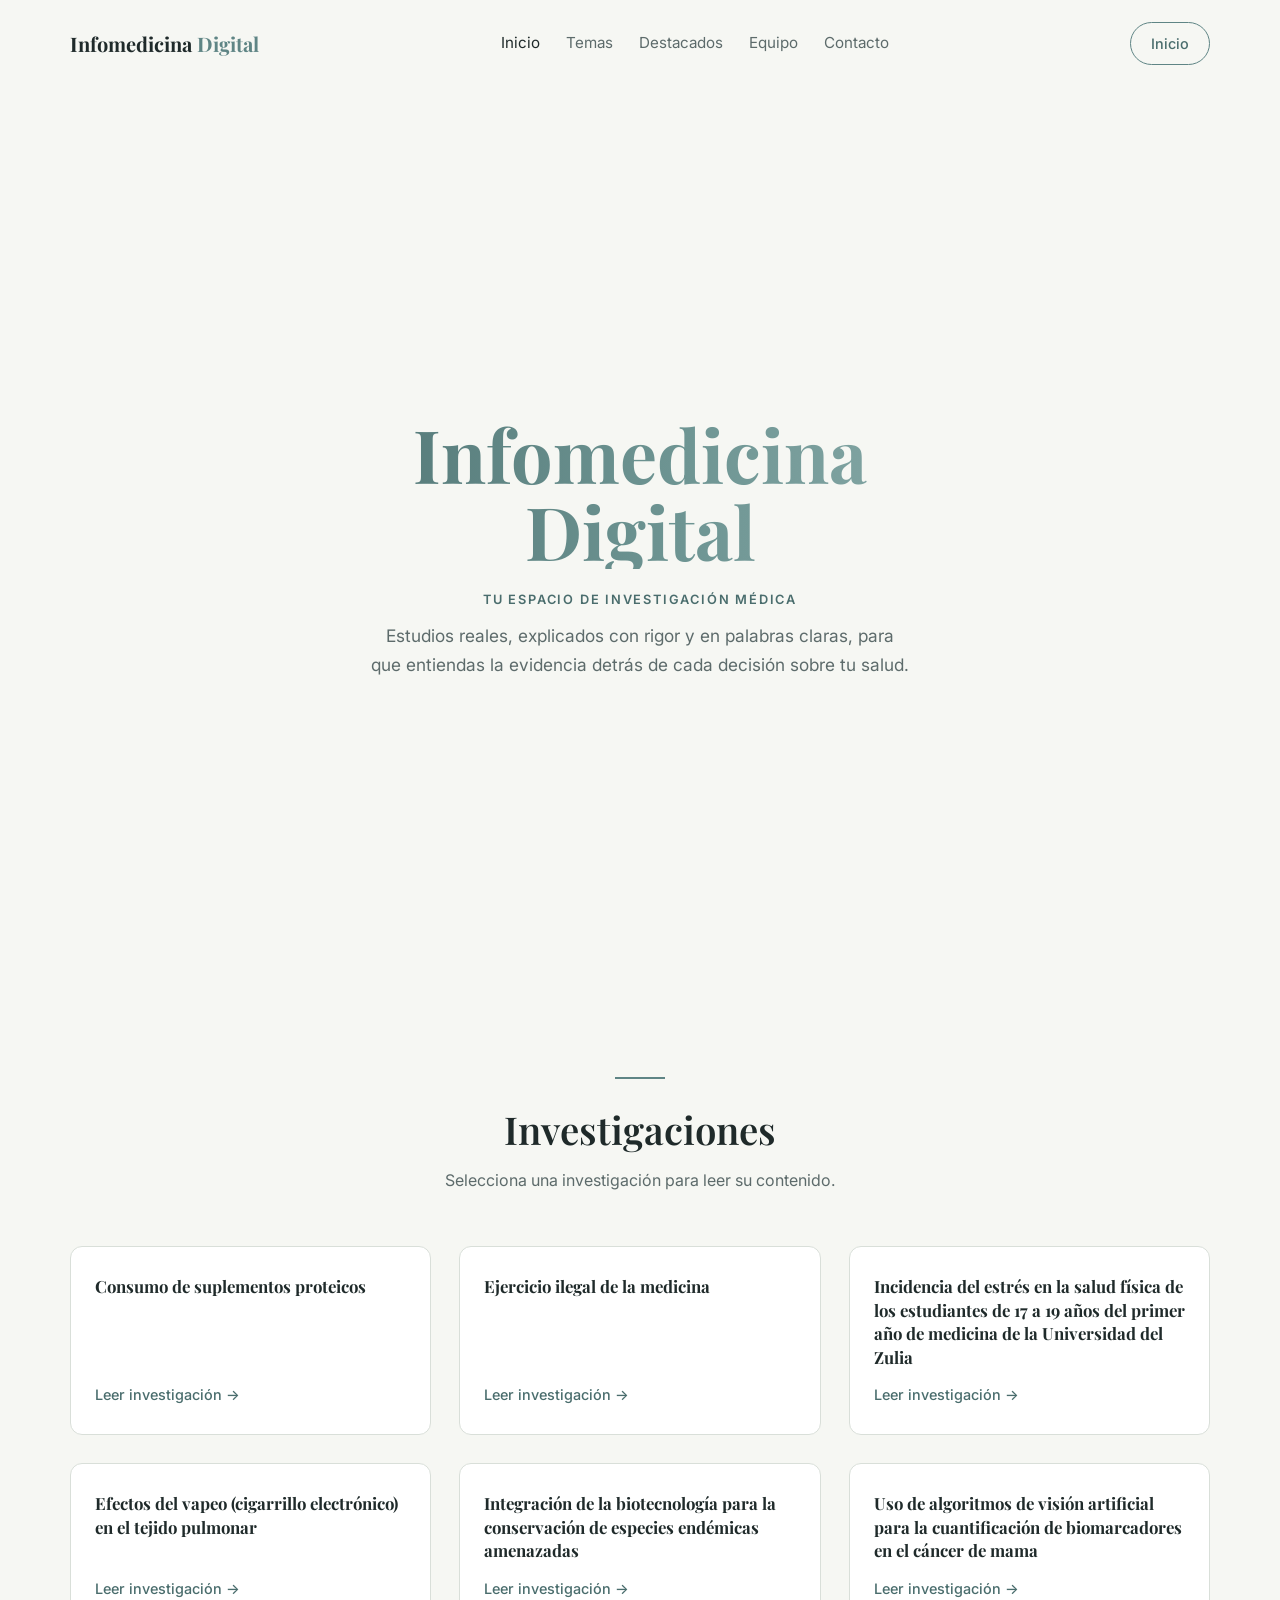
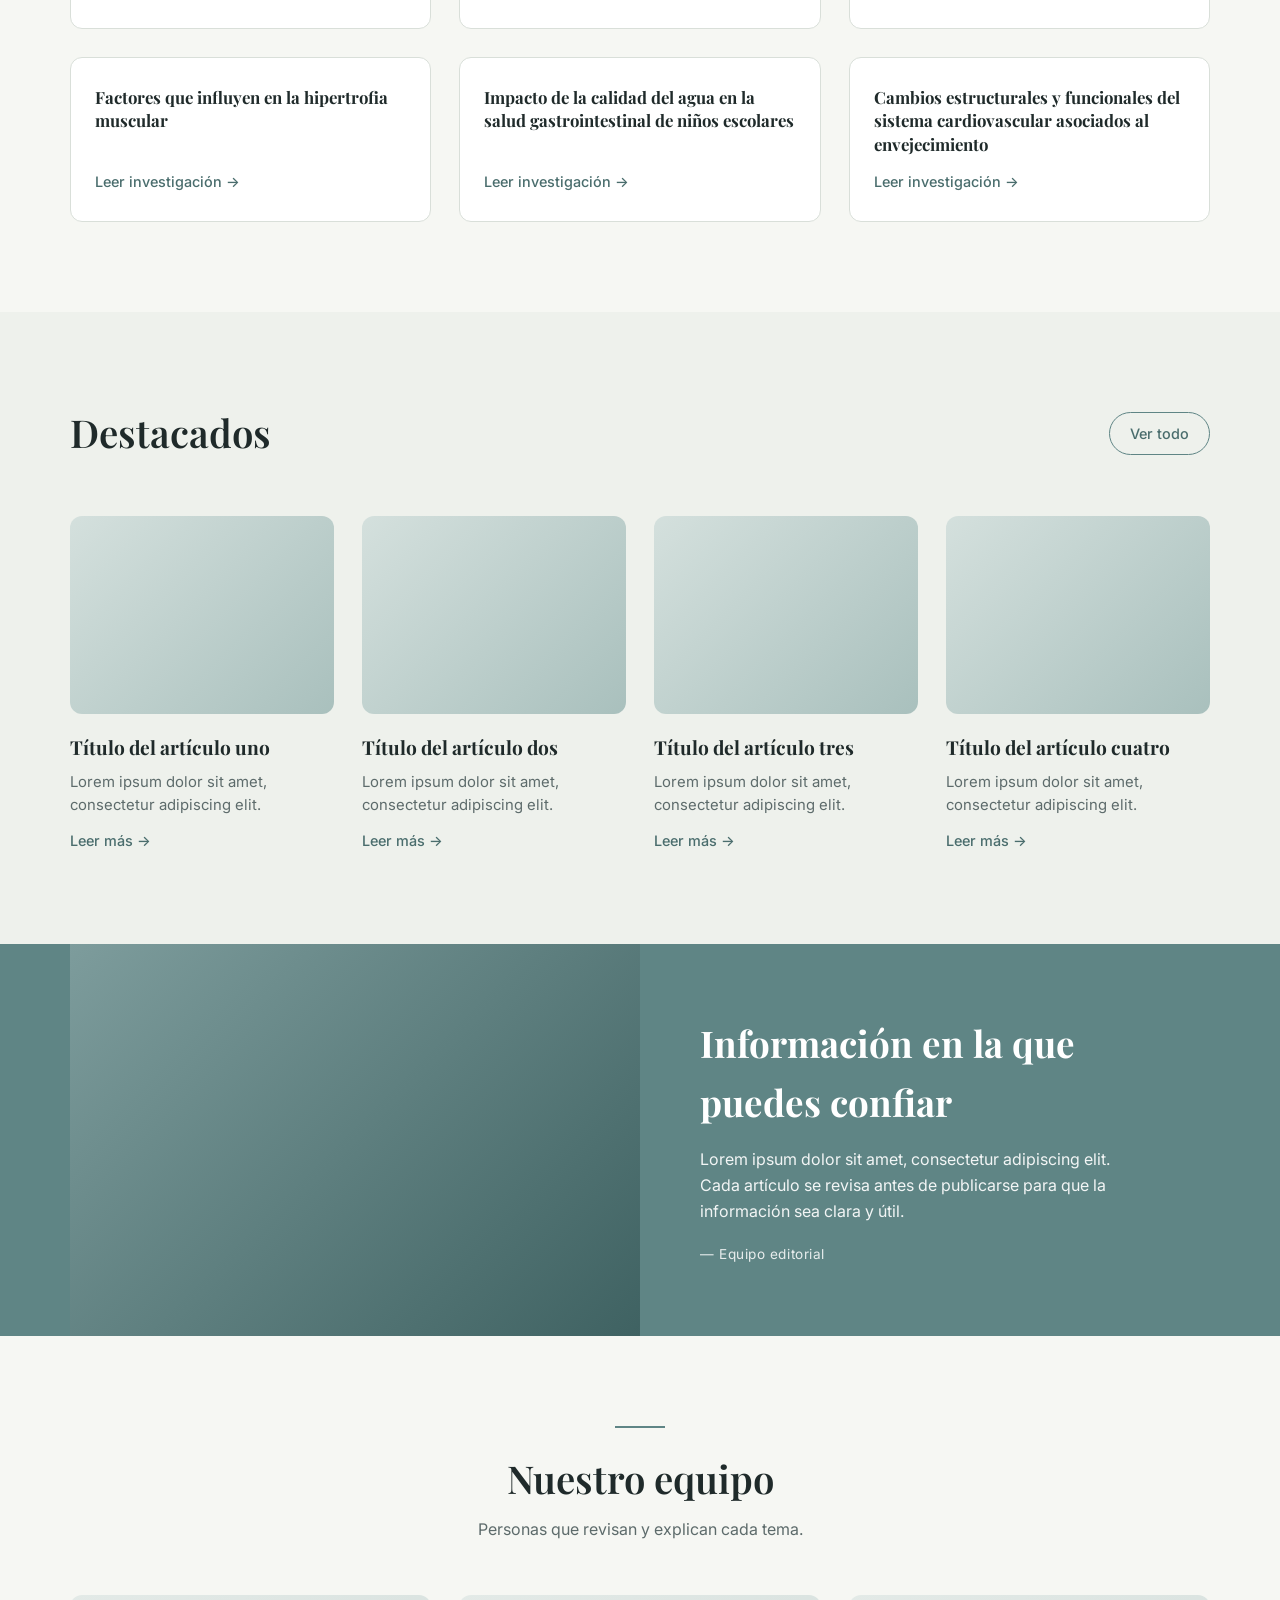
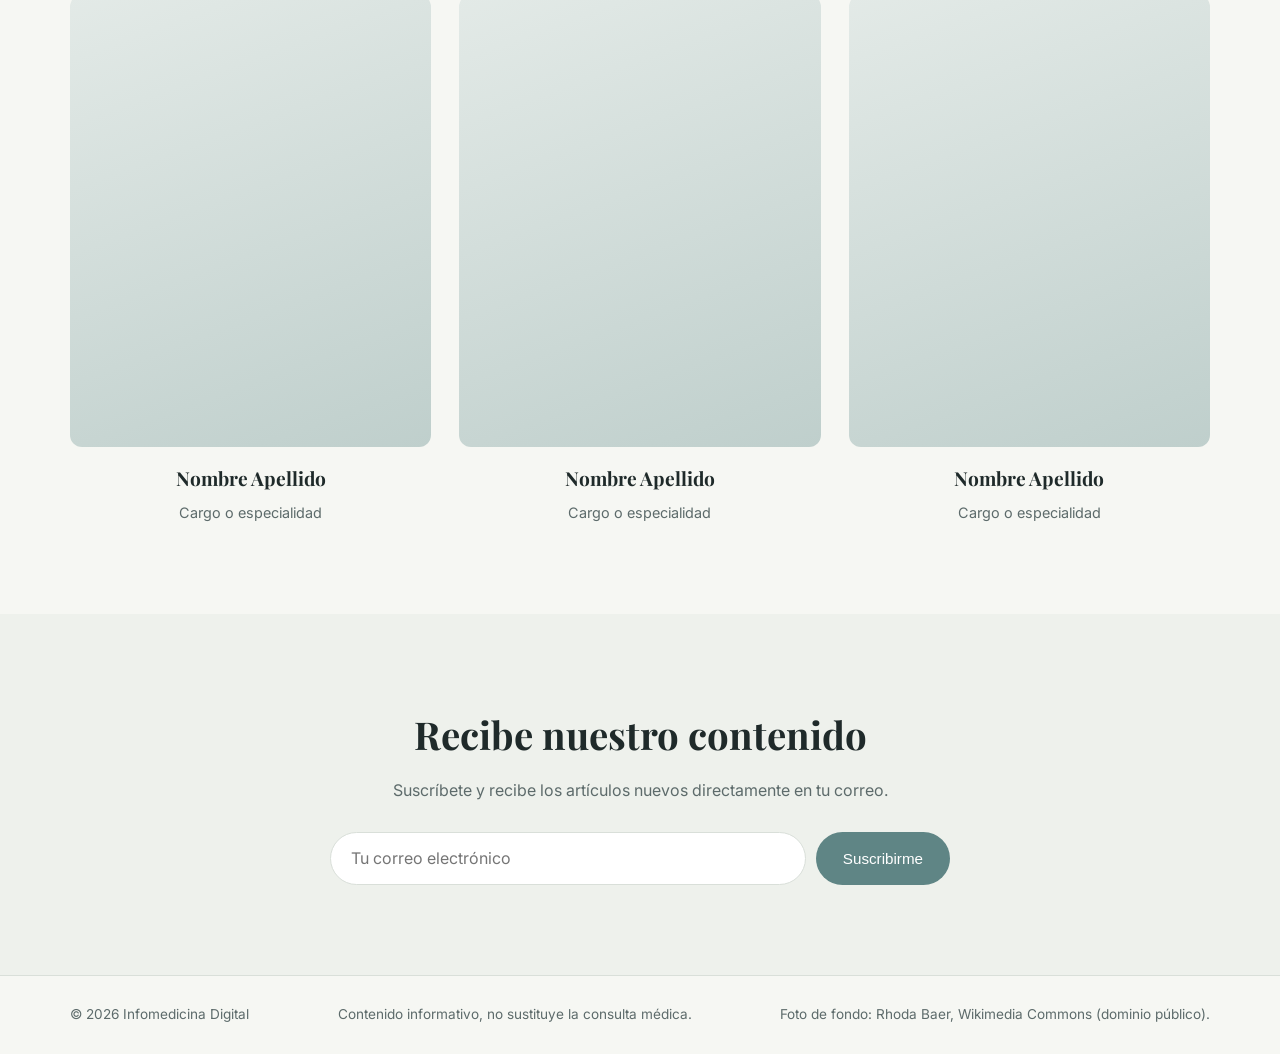
==== index.html @ 1720f4ef "Use public-domain lab photo as hero background with credit Co-Authored-By: Claude Haiku 5.5 <noreply" ====
<!doctype html>
<html lang="es">
<head>
  <meta charset="utf-8">
  <meta name="viewport" content="width=device-width, initial-scale=1">
  <title>Infomedicina Digital</title>
  <meta name="description" content="Infomedicina Digital: contenido de salud claro y confiable.">
  <link rel="preconnect" href="https://fonts.googleapis.com">
  <link rel="preconnect" href="https://fonts.gstatic.com" crossorigin>
  <link href="https://fonts.googleapis.com/css2?family=Playfair+Display:wght@600;700&family=Inter:wght@400;500;600&display=swap" rel="stylesheet">
  <link rel="stylesheet" href="styles.css">
</head>
<body>

<header class="site-header">
  <div class="container nav">
    <a class="logo" href="#inicio">Infomedicina <span>Digital</span></a>
    <nav class="menu">
      <a href="#inicio" class="active">Inicio</a>
      <a href="#temas">Temas</a>
      <a href="#destacados">Destacados</a>
      <a href="#equipo">Equipo</a>
      <a href="#contacto">Contacto</a>
    </nav>
    <a class="btn btn-outline btn-small" href="#inicio">Inicio</a>
  </div>
</header>

<main>
  <section id="inicio" class="hero">
    <div class="container hero-inner">
      <div class="hero-text">
        <h1>Infomedicina<br>Digital</h1>
        <p class="hero-sub"><span class="hero-kicker">Tu espacio de investigación médica</span>Estudios reales, explicados con rigor y en palabras claras, para que entiendas la evidencia detrás de cada decisión sobre tu&nbsp;salud.</p>
      </div>
    </div>
  </section>

  <section id="temas" class="section">
    <div class="container">
      <div class="section-head">
        <span class="divider"></span>
        <h2>Investigaciones</h2>
        <p class="subtitle">Selecciona una investigación para leer su contenido.</p>
      </div>
      <div class="grid grid-3 topics">
        <a class="topic topic-link" href="investigaciones/consumo-suplementos-proteicos.html">
          <h3>Consumo de suplementos proteicos</h3>
          <span class="topic-more">Leer investigación →</span>
        </a>
        <a class="topic topic-link" href="investigaciones/ejercicio-ilegal-medicina.html">
          <h3>Ejercicio ilegal de la medicina</h3>
          <span class="topic-more">Leer investigación →</span>
        </a>
        <a class="topic topic-link" href="investigaciones/estres-estudiantes-medicina-zulia.html">
          <h3>Incidencia del estrés en la salud física de los estudiantes de 17 a 19 años del primer año de medicina de la Universidad del Zulia</h3>
          <span class="topic-more">Leer investigación →</span>
        </a>
        <a class="topic topic-link" href="investigaciones/vapeo-tejido-pulmonar.html">
          <h3>Efectos del vapeo (cigarrillo electrónico) en el tejido pulmonar</h3>
          <span class="topic-more">Leer investigación →</span>
        </a>
        <a class="topic topic-link" href="investigaciones/biotecnologia-especies-endemicas.html">
          <h3>Integración de la biotecnología para la conservación de especies endémicas amenazadas</h3>
          <span class="topic-more">Leer investigación →</span>
        </a>
        <a class="topic topic-link" href="investigaciones/vision-artificial-cancer-mama.html">
          <h3>Uso de algoritmos de visión artificial para la cuantificación de biomarcadores en el cáncer de mama</h3>
          <span class="topic-more">Leer investigación →</span>
        </a>
        <a class="topic topic-link" href="investigaciones/hipertrofia-muscular.html">
          <h3>Factores que influyen en la hipertrofia muscular</h3>
          <span class="topic-more">Leer investigación →</span>
        </a>
        <a class="topic topic-link" href="investigaciones/calidad-agua-salud-gastrointestinal.html">
          <h3>Impacto de la calidad del agua en la salud gastrointestinal de niños escolares</h3>
          <span class="topic-more">Leer investigación →</span>
        </a>
        <a class="topic topic-link" href="investigaciones/envejecimiento-sistema-cardiovascular.html">
          <h3>Cambios estructurales y funcionales del sistema cardiovascular asociados al envejecimiento</h3>
          <span class="topic-more">Leer investigación →</span>
        </a>
      </div>
  </section>

  <section id="destacados" class="section section-alt">
    <div class="container">
      <div class="section-head section-head-row">
        <h2>Destacados</h2>
        <a class="btn btn-outline btn-small" href="#">Ver todo</a>
      </div>
      <div class="grid grid-4">
        <article class="card">
          <div class="card-media"></div>
          <h3>Título del artículo uno</h3>
          <p>Lorem ipsum dolor sit amet, consectetur adipiscing elit.</p>
          <a href="#" class="read-more">Leer más →</a>
        </article>
        <article class="card">
          <div class="card-media"></div>
          <h3>Título del artículo dos</h3>
          <p>Lorem ipsum dolor sit amet, consectetur adipiscing elit.</p>
          <a href="#" class="read-more">Leer más →</a>
        </article>
        <article class="card">
          <div class="card-media"></div>
          <h3>Título del artículo tres</h3>
          <p>Lorem ipsum dolor sit amet, consectetur adipiscing elit.</p>
          <a href="#" class="read-more">Leer más →</a>
        </article>
        <article class="card">
          <div class="card-media"></div>
          <h3>Título del artículo cuatro</h3>
          <p>Lorem ipsum dolor sit amet, consectetur adipiscing elit.</p>
          <a href="#" class="read-more">Leer más →</a>
        </article>
      </div>
    </div>
  </section>

  <section class="quote">
    <div class="container quote-inner">
      <div class="quote-media" role="img" aria-label="Imagen de apoyo (reemplazar por una foto propia)"></div>
      <div class="quote-text">
        <h2>Información en la que puedes confiar</h2>
        <p>Lorem ipsum dolor sit amet, consectetur adipiscing elit. Cada artículo se revisa antes de publicarse para que la información sea clara y útil.</p>
        <span class="quote-author">— Equipo editorial</span>
      </div>
    </div>
  </section>

  <section id="equipo" class="section">
    <div class="container">
      <div class="section-head">
        <span class="divider"></span>
        <h2>Nuestro equipo</h2>
        <p class="subtitle">Personas que revisan y explican cada tema.</p>
      </div>
      <div class="grid grid-3">
        <article class="member">
          <div class="member-photo"></div>
          <h3>Nombre Apellido</h3>
          <p class="role">Cargo o especialidad</p>
        </article>
        <article class="member">
          <div class="member-photo"></div>
          <h3>Nombre Apellido</h3>
          <p class="role">Cargo o especialidad</p>
        </article>
        <article class="member">
          <div class="member-photo"></div>
          <h3>Nombre Apellido</h3>
          <p class="role">Cargo o especialidad</p>
        </article>
      </div>
    </div>
  </section>

  <section id="contacto" class="section section-cta">
    <div class="container cta">
      <h2>Recibe nuestro contenido</h2>
      <p>Suscríbete y recibe los artículos nuevos directamente en tu correo.</p>
      <form class="subscribe" action="#" onsubmit="event.preventDefault(); this.querySelector('button').textContent='¡Gracias!';">
        <input type="email" placeholder="Tu correo electrónico" required aria-label="Correo electrónico">
        <button type="submit" class="btn btn-primary">Suscribirme</button>
      </form>
    </div>
  </section>
</main>

<footer class="site-footer">
  <div class="container footer-inner">
    <span>© 2026 Infomedicina Digital</span>
    <span>Contenido informativo, no sustituye la consulta médica.</span>
    <span>Foto de fondo: Rhoda Baer, Wikimedia Commons (dominio público).</span>
  </div>
</footer>

</body>
</html>
---- styles.css ----
:root {
  --bg: #f6f7f3;
  --bg-alt: #eef1ec;
  --ink: #1f2a2a;
  --muted: #5d6b6b;
  --teal: #5f8585;
  --teal-dark: #4a6d6d;
  --line: #d9dfd9;
  --radius: 12px;
  --serif: "Playfair Display", Georgia, serif;
  --sans: "Inter", system-ui, -apple-system, sans-serif;
}

* { box-sizing: border-box; margin: 0; padding: 0; }
html { scroll-behavior: smooth; }
body {
  font-family: var(--sans);
  background: var(--bg);
  color: var(--ink);
  line-height: 1.6;
}
a { color: inherit; text-decoration: none; }
img { max-width: 100%; display: block; }

.container { width: min(1140px, 92%); margin: 0 auto; }

/* Header */
.site-header { padding: 22px 0; background: var(--bg); }
.nav { display: flex; align-items: center; justify-content: space-between; gap: 24px; flex-wrap: wrap; }
.logo { font-family: var(--serif); font-size: 1.25rem; font-weight: 700; }
.logo span { color: var(--teal); }
.menu { display: flex; gap: 26px; font-size: 0.95rem; }
.menu a { color: var(--muted); }
.menu a.active, .menu a:hover { color: var(--ink); }

/* Buttons */
.btn {
  display: inline-block;
  padding: 12px 26px;
  border-radius: 999px;
  font-weight: 500;
  font-size: 0.95rem;
  border: 1px solid transparent;
  cursor: pointer;
  transition: background 0.2s, color 0.2s;
}
.btn-primary { background: var(--teal); color: #fff; }
.btn-primary:hover { background: var(--teal-dark); }
.btn-outline { border-color: var(--teal); color: var(--teal-dark); background: transparent; }
.btn-outline:hover { background: var(--teal); color: #fff; }
.btn-small { padding: 9px 20px; font-size: 0.9rem; }

/* Hero */
.hero {
  min-height: 100vh;
  display: flex;
  align-items: center;
  padding: 120px 0 100px;
  background:
    linear-gradient(rgba(246, 247, 243, 0.86), rgba(246, 247, 243, 0.86)),
    url("https://commons.wikimedia.org/wiki/Special:FilePath/Researchers_in_laboratory.jpg?width=1920") center / cover no-repeat;
}
.hero-inner { display: grid; grid-template-columns: 1fr; text-align: center; }
.hero h1 {
  background: linear-gradient(90deg, #3f6262 0%, #6f9694 55%, #9dbab8 100%);
  -webkit-background-clip: text;
  background-clip: text;
  -webkit-text-fill-color: transparent;
  color: transparent;
  font-family: var(--serif);
  font-size: clamp(2.6rem, 6vw, 4.6rem);
  line-height: 1.05;
  font-weight: 700;
  margin-bottom: 20px;
}
.hero-sub {
  color: var(--muted);
  max-width: 540px;
  margin: 0 auto;
  font-size: 1.08rem;
  line-height: 1.7;
  text-wrap: balance;
}
.hero-kicker {
  display: block;
  margin-bottom: 10px;
  font-size: 0.8rem;
  font-weight: 600;
  letter-spacing: 0.14em;
  text-transform: uppercase;
  color: var(--teal-dark);
}
.hero-actions { display: flex; gap: 14px; flex-wrap: wrap; }
.hero-media { position: relative; }
.hero-placeholder {
  aspect-ratio: 4 / 5;
  border-radius: 200px 200px var(--radius) var(--radius);
  background: linear-gradient(160deg, #dfe7e4, #b9cccb);
  display: grid;
  place-items: center;
  color: var(--teal-dark);
  font-weight: 500;
}

/* Sections */
.section { padding: 90px 0; }
.section-alt { background: var(--bg-alt); }
.section-head { text-align: center; margin-bottom: 52px; }
.section-head h2 { font-family: var(--serif); font-size: clamp(1.8rem, 3.5vw, 2.4rem); font-weight: 600; }
.section-head-row { display: flex; justify-content: space-between; align-items: center; text-align: left; flex-wrap: wrap; gap: 16px; }
.subtitle { color: var(--muted); margin-top: 8px; }
.divider { display: block; width: 50px; height: 2px; background: var(--teal); margin: 0 auto 20px; }

.grid { display: grid; gap: 28px; }
.grid-3 { grid-template-columns: repeat(3, 1fr); }
.grid-4 { grid-template-columns: repeat(4, 1fr); }

/* Topics */
.topic { text-align: center; padding: 20px; }
.topic-icon {
  width: 64px; height: 64px; margin: 0 auto 18px;
  border-radius: 50%; border: 1px solid var(--line);
  display: grid; place-items: center;
  color: var(--teal); font-weight: 600;
}
.topic h3, .card h3, .member h3 { font-family: var(--serif); font-size: 1.2rem; margin-bottom: 8px; }
.topic p, .card p { color: var(--muted); font-size: 0.93rem; }

/* Cards */
.card-media {
  aspect-ratio: 4 / 3;
  border-radius: var(--radius);
  background: linear-gradient(135deg, #d4e0dd, #a9c0bd);
  margin-bottom: 18px;
}
.card p { margin-bottom: 10px; }
.read-more { color: var(--teal-dark); font-size: 0.9rem; font-weight: 500; }

/* Quote banner */
.quote { background: var(--teal); color: #fff; padding: 0; }
.quote-inner { display: grid; grid-template-columns: 1fr 1fr; align-items: stretch; }
.quote-media { min-height: 320px; background: linear-gradient(135deg, #7d9c9c, #3f6262); }
.quote-text { padding: 70px 60px; display: flex; flex-direction: column; justify-content: center; }
.quote-text h2 { font-family: var(--serif); font-size: clamp(1.8rem, 3vw, 2.3rem); margin-bottom: 16px; }
.quote-text p { opacity: 0.92; margin-bottom: 20px; max-width: 460px; }
.quote-author { font-size: 0.85rem; letter-spacing: 0.04em; opacity: 0.85; }

/* Team */
.member { text-align: center; }
.member-photo {
  aspect-ratio: 4 / 5;
  border-radius: var(--radius);
  background: linear-gradient(160deg, #e3eae7, #bfcfcc);
  margin-bottom: 16px;
}
.role { color: var(--muted); font-size: 0.9rem; }

/* CTA */
.section-cta { background: var(--bg-alt); }
.cta { text-align: center; max-width: 620px; }
.cta h2 { font-family: var(--serif); font-size: clamp(1.8rem, 3.5vw, 2.4rem); margin-bottom: 12px; }
.cta p { color: var(--muted); margin-bottom: 28px; }
.subscribe { display: flex; gap: 10px; flex-wrap: wrap; justify-content: center; }
.subscribe input {
  flex: 1 1 260px;
  padding: 13px 20px;
  border-radius: 999px;
  border: 1px solid var(--line);
  font: inherit;
  background: #fff;
}
.subscribe input:focus { outline: 2px solid var(--teal); outline-offset: 1px; }

/* Footer */
.site-footer { padding: 28px 0; font-size: 0.85rem; color: var(--muted); border-top: 1px solid var(--line); }
.footer-inner { display: flex; justify-content: space-between; flex-wrap: wrap; gap: 12px; }

/* Responsive */
@media (max-width: 900px) {
  .hero-inner, .quote-inner { grid-template-columns: 1fr; }
  .hero-placeholder { aspect-ratio: 4 / 3; }
  .quote-media { min-height: 240px; }
  .quote-text { padding: 50px 30px; }
  .grid-4 { grid-template-columns: repeat(2, 1fr); }
  .grid-3 { grid-template-columns: 1fr; }
  .menu { display: none; }
}
@media (max-width: 560px) {
  .grid-4 { grid-template-columns: 1fr; }
  .section { padding: 60px 0; }
}

/* Investigaciones */
.topic-link { display: flex; flex-direction: column; gap: 14px; padding: 28px 24px; text-align: left; background: #fff; border: 1px solid var(--line); border-radius: var(--radius); transition: transform 0.2s, border-color 0.2s; }
.topic-link:hover { transform: translateY(-3px); border-color: var(--teal); }
.topic-link h3 { font-size: 1.05rem; line-height: 1.4; margin-bottom: 0; }
.topic-more { color: var(--teal-dark); font-size: 0.9rem; font-weight: 500; margin-top: auto; }
.page-content { padding: 70px 0 100px; }
.page-content h1 { font-family: var(--serif); font-size: clamp(1.9rem, 4vw, 2.8rem); line-height: 1.2; max-width: 860px; margin-bottom: 14px; }
.article-body { margin-top: 36px; max-width: 760px; color: var(--muted); }
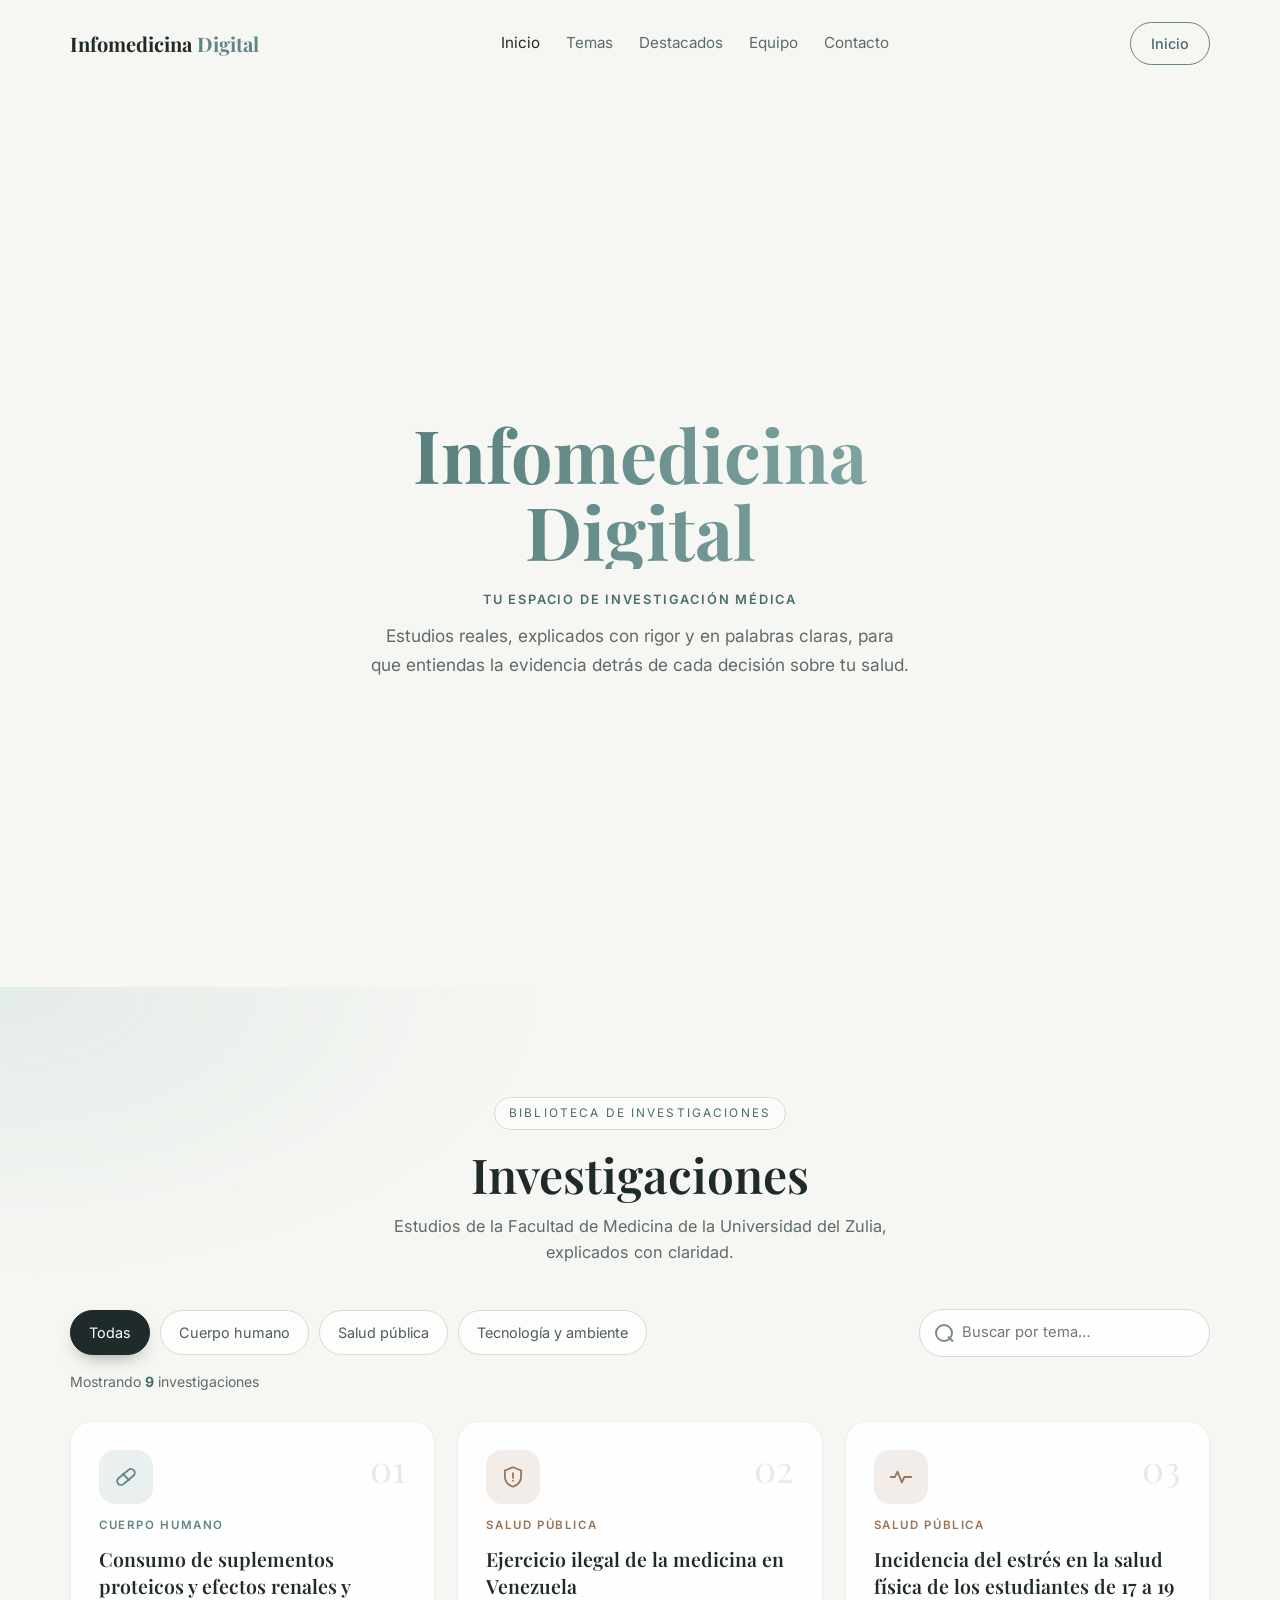
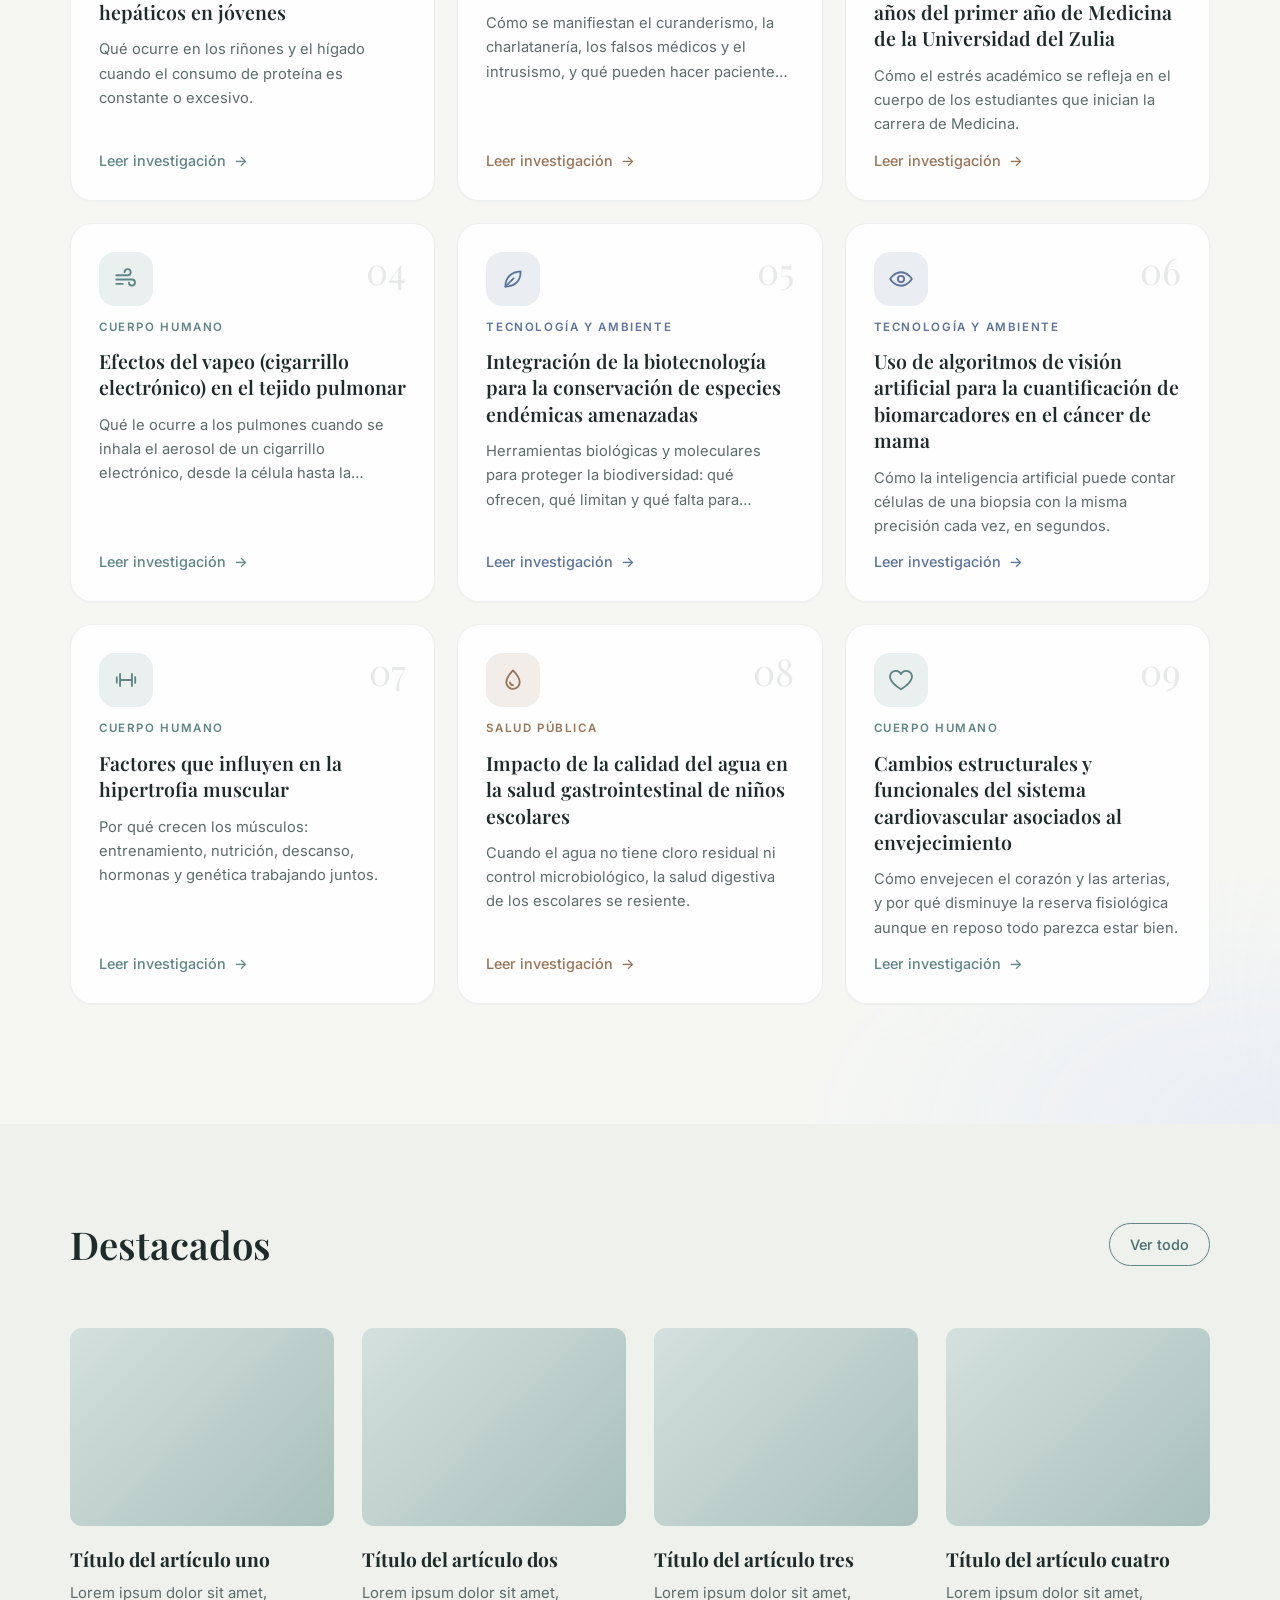
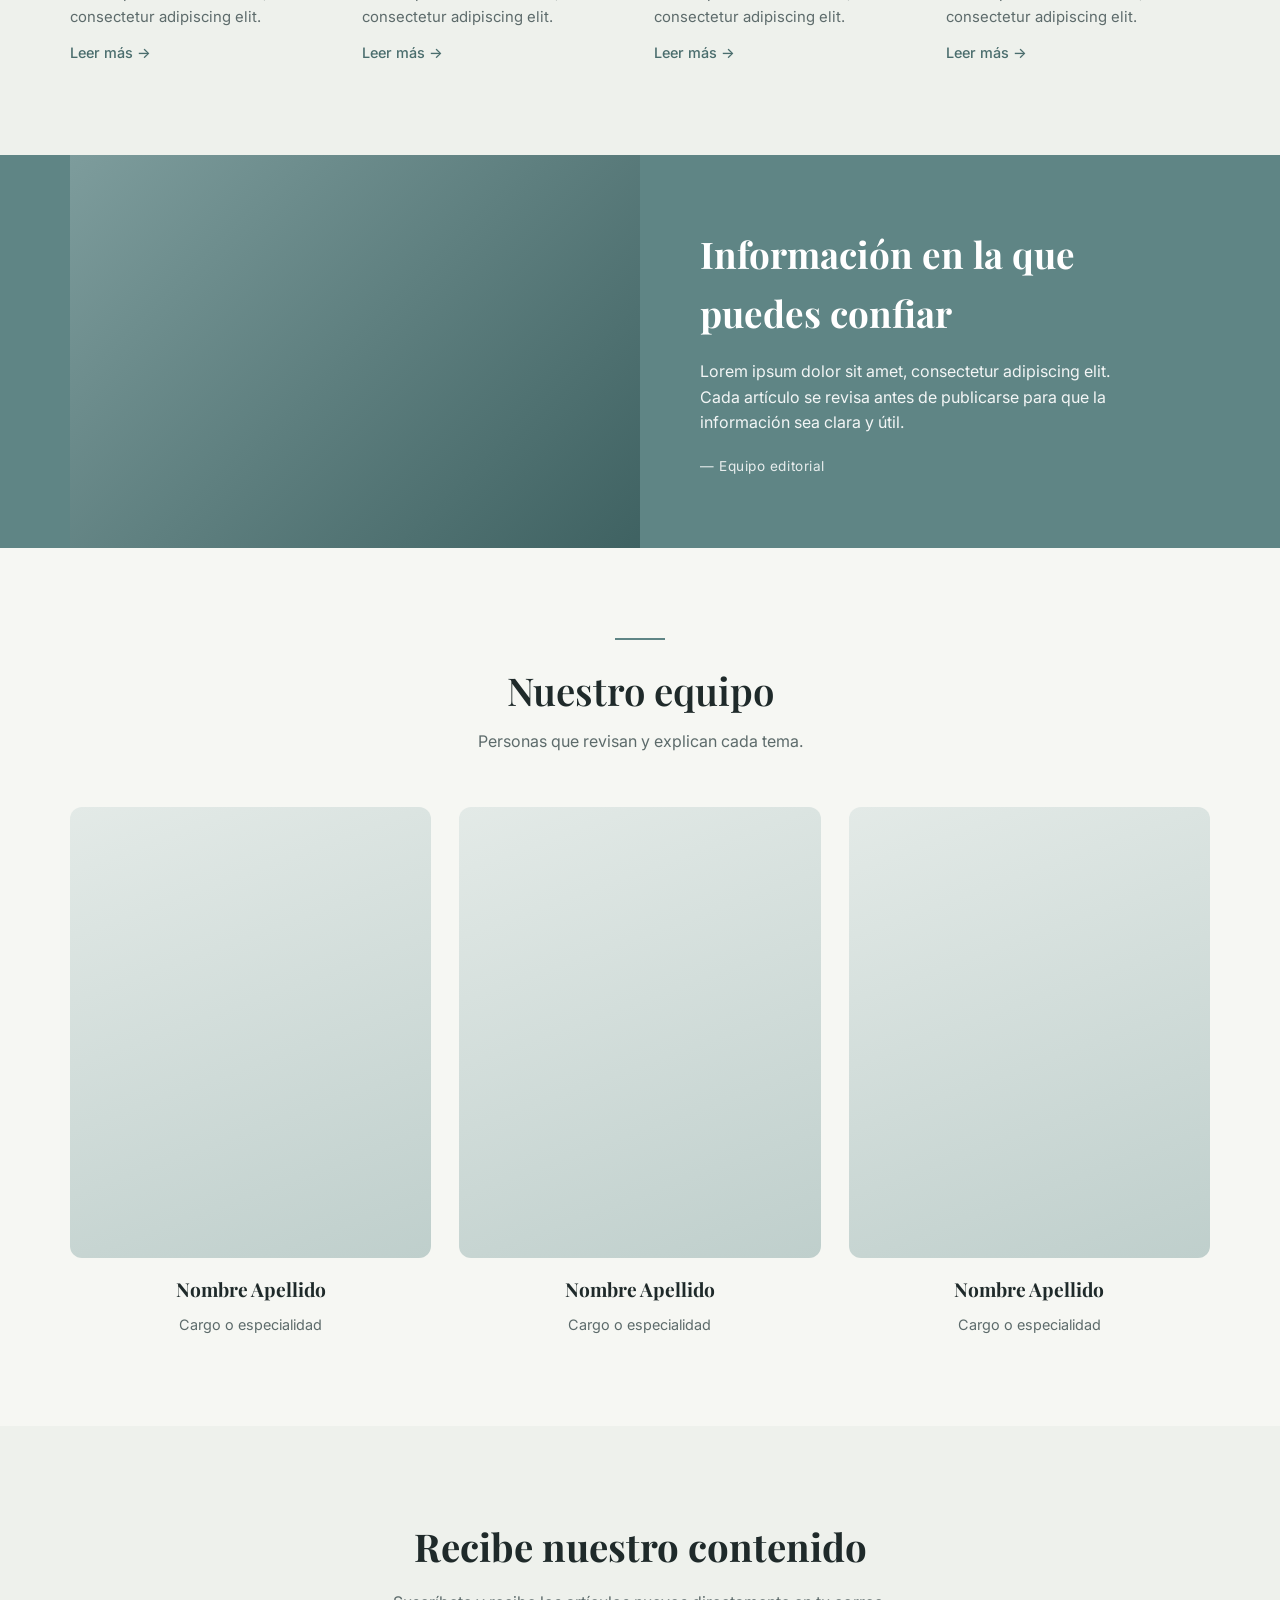
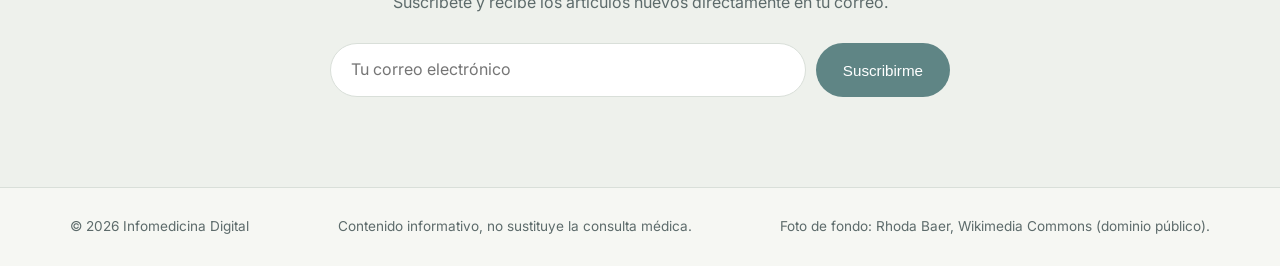
==== commit 566b7868: "Redesign research library on homepage with icons, filters, search and motion Co-Authored-By: Claude " ====
--- a/index.html
+++ b/index.html
@@ -36,54 +36,41 @@
     </div>
   </section>
 
-  <section id="temas" class="section">
-    <div class="container">
-      <div class="section-head">
-        <span class="divider"></span>
-        <h2>Investigaciones</h2>
-        <p class="subtitle">Selecciona una investigación para leer su contenido.</p>
-      </div>
-      <div class="grid grid-3 topics">
-        <a class="topic topic-link" href="investigaciones/consumo-suplementos-proteicos.html">
-          <h3>Consumo de suplementos proteicos</h3>
-          <span class="topic-more">Leer investigación →</span>
-        </a>
-        <a class="topic topic-link" href="investigaciones/ejercicio-ilegal-medicina.html">
-          <h3>Ejercicio ilegal de la medicina</h3>
-          <span class="topic-more">Leer investigación →</span>
-        </a>
-        <a class="topic topic-link" href="investigaciones/estres-estudiantes-medicina-zulia.html">
-          <h3>Incidencia del estrés en la salud física de los estudiantes de 17 a 19 años del primer año de medicina de la Universidad del Zulia</h3>
-          <span class="topic-more">Leer investigación →</span>
-        </a>
-        <a class="topic topic-link" href="investigaciones/vapeo-tejido-pulmonar.html">
-          <h3>Efectos del vapeo (cigarrillo electrónico) en el tejido pulmonar</h3>
-          <span class="topic-more">Leer investigación →</span>
-        </a>
-        <a class="topic topic-link" href="investigaciones/biotecnologia-especies-endemicas.html">
-          <h3>Integración de la biotecnología para la conservación de especies endémicas amenazadas</h3>
-          <span class="topic-more">Leer investigación →</span>
-        </a>
-        <a class="topic topic-link" href="investigaciones/vision-artificial-cancer-mama.html">
-          <h3>Uso de algoritmos de visión artificial para la cuantificación de biomarcadores en el cáncer de mama</h3>
-          <span class="topic-more">Leer investigación →</span>
-        </a>
-        <a class="topic topic-link" href="investigaciones/hipertrofia-muscular.html">
-          <h3>Factores que influyen en la hipertrofia muscular</h3>
-          <span class="topic-more">Leer investigación →</span>
-        </a>
-        <a class="topic topic-link" href="investigaciones/calidad-agua-salud-gastrointestinal.html">
-          <h3>Impacto de la calidad del agua en la salud gastrointestinal de niños escolares</h3>
-          <span class="topic-more">Leer investigación →</span>
-        </a>
-        <a class="topic topic-link" href="investigaciones/envejecimiento-sistema-cardiovascular.html">
-          <h3>Cambios estructurales y funcionales del sistema cardiovascular asociados al envejecimiento</h3>
-          <span class="topic-more">Leer investigación →</span>
-        </a>
-      </div>
-  </section>
-
-  <section id="destacados" class="section section-alt">
+  <section id="temas" class="inv-section">
+  <div class="container">
+    <div class="inv-head">
+      <span class="inv-kicker">Biblioteca de investigaciones</span>
+      <h2>Investigaciones</h2>
+      <p class="subtitle">Estudios de la Facultad de Medicina de la Universidad del Zulia, explicados con claridad.</p>
+    </div>
+    <div class="inv-toolbar">
+      <div class="inv-filters" role="tablist" aria-label="Filtrar por categoría">
+        <button class="inv-chip active" data-filter="all">Todas</button>
+        <button class="inv-chip" data-filter="cuerpo">Cuerpo humano</button>
+        <button class="inv-chip" data-filter="publica">Salud pública</button>
+        <button class="inv-chip" data-filter="tec">Tecnología y ambiente</button>
+      </div>
+      <label class="inv-search"><span class="sr-only">Buscar</span>
+        <input type="search" id="inv-q" placeholder="Buscar por tema…" autocomplete="off">
+      </label>
+    </div>
+    <p class="inv-count" id="inv-count">Mostrando <strong>9</strong> investigaciones</p>
+    <div class="inv-grid" id="inv-grid">
+      <a class="inv-card" href="investigaciones/consumo-suplementos-proteicos.html" data-cat="cuerpo" data-search="consumo de suplementos proteicos y efectos renales y hepáticos en jóvenes qué ocurre en los riñones y el hígado cuando el consumo de proteína es constante o excesivo." style="--accent:#5f8585;--d:0.00s"><div class="inv-top"><span class="inv-icon"><svg viewBox="0 0 24 24" aria-hidden="true"><rect x="2.5" y="8.5" width="19" height="7" rx="3.5" transform="rotate(-40 12 12)"/><path d="M9.2 9.2l5.6 5.6"/></svg></span><span class="inv-num">01</span></div><span class="inv-cat">Cuerpo humano</span><h3>Consumo de suplementos proteicos y efectos renales y hepáticos en jóvenes</h3><p>Qué ocurre en los riñones y el hígado cuando el consumo de proteína es constante o excesivo.</p><span class="inv-more">Leer investigación <span aria-hidden="true">→</span></span></a>
+      <a class="inv-card" href="investigaciones/ejercicio-ilegal-medicina.html" data-cat="publica" data-search="ejercicio ilegal de la medicina en venezuela cómo se manifiestan el curanderismo, la charlatanería, los falsos médicos y el intrusismo, y qué pueden hacer pacientes y profesionales." style="--accent:#9a7457;--d:0.08s"><div class="inv-top"><span class="inv-icon"><svg viewBox="0 0 24 24" aria-hidden="true"><path d="M12 3l7.5 3v5.2c0 4.7-3.2 8.2-7.5 9.8-4.3-1.6-7.5-5.1-7.5-9.8V6L12 3z"/><path d="M12 8.5v4.2M12 15.4v.1"/></svg></span><span class="inv-num">02</span></div><span class="inv-cat">Salud pública</span><h3>Ejercicio ilegal de la medicina en Venezuela</h3><p>Cómo se manifiestan el curanderismo, la charlatanería, los falsos médicos y el intrusismo, y qué pueden hacer pacientes y profesionales.</p><span class="inv-more">Leer investigación <span aria-hidden="true">→</span></span></a>
+      <a class="inv-card" href="investigaciones/estres-estudiantes-medicina-zulia.html" data-cat="publica" data-search="incidencia del estrés en la salud física de los estudiantes de 17 a 19 años del primer año de medicina de la universidad del zulia cómo el estrés académico se refleja en el cuerpo de los estudiantes que inician la carrera de medicina." style="--accent:#9a7457;--d:0.16s"><div class="inv-top"><span class="inv-icon"><svg viewBox="0 0 24 24" aria-hidden="true"><path d="M2.5 12h4l2.2-5 4.1 10 2.3-5h6.4"/></svg></span><span class="inv-num">03</span></div><span class="inv-cat">Salud pública</span><h3>Incidencia del estrés en la salud física de los estudiantes de 17 a 19 años del primer año de Medicina de la Universidad del Zulia</h3><p>Cómo el estrés académico se refleja en el cuerpo de los estudiantes que inician la carrera de Medicina.</p><span class="inv-more">Leer investigación <span aria-hidden="true">→</span></span></a>
+      <a class="inv-card" href="investigaciones/vapeo-tejido-pulmonar.html" data-cat="cuerpo" data-search="efectos del vapeo (cigarrillo electrónico) en el tejido pulmonar qué le ocurre a los pulmones cuando se inhala el aerosol de un cigarrillo electrónico, desde la célula hasta la enfermedad." style="--accent:#5f8585;--d:0.24s"><div class="inv-top"><span class="inv-icon"><svg viewBox="0 0 24 24" aria-hidden="true"><path d="M3 8.5h10.5a2.8 2.8 0 1 0-2.8-2.8"/><path d="M3 12.5h14.5a2.8 2.8 0 1 1-2.8 2.8"/><path d="M3 16.5h6"/></svg></span><span class="inv-num">04</span></div><span class="inv-cat">Cuerpo humano</span><h3>Efectos del vapeo (cigarrillo electrónico) en el tejido pulmonar</h3><p>Qué le ocurre a los pulmones cuando se inhala el aerosol de un cigarrillo electrónico, desde la célula hasta la enfermedad.</p><span class="inv-more">Leer investigación <span aria-hidden="true">→</span></span></a>
+      <a class="inv-card" href="investigaciones/biotecnologia-especies-endemicas.html" data-cat="tec" data-search="integración de la biotecnología para la conservación de especies endémicas amenazadas herramientas biológicas y moleculares para proteger la biodiversidad: qué ofrecen, qué limitan y qué falta para aplicarlas." style="--accent:#5d739a;--d:0.32s"><div class="inv-top"><span class="inv-icon"><svg viewBox="0 0 24 24" aria-hidden="true"><path d="M5 19c0-8.5 5.5-13.5 14-14 .2 8.5-5 14-14 14z"/><path d="M5 19l7.5-7.5"/></svg></span><span class="inv-num">05</span></div><span class="inv-cat">Tecnología y ambiente</span><h3>Integración de la biotecnología para la conservación de especies endémicas amenazadas</h3><p>Herramientas biológicas y moleculares para proteger la biodiversidad: qué ofrecen, qué limitan y qué falta para aplicarlas.</p><span class="inv-more">Leer investigación <span aria-hidden="true">→</span></span></a>
+      <a class="inv-card" href="investigaciones/vision-artificial-cancer-mama.html" data-cat="tec" data-search="uso de algoritmos de visión artificial para la cuantificación de biomarcadores en el cáncer de mama cómo la inteligencia artificial puede contar células de una biopsia con la misma precisión cada vez, en segundos." style="--accent:#5d739a;--d:0.40s"><div class="inv-top"><span class="inv-icon"><svg viewBox="0 0 24 24" aria-hidden="true"><path d="M2 12s3.6-6.2 10-6.2S22 12 22 12s-3.6 6.2-10 6.2S2 12 2 12z"/><circle cx="12" cy="12" r="2.9"/></svg></span><span class="inv-num">06</span></div><span class="inv-cat">Tecnología y ambiente</span><h3>Uso de algoritmos de visión artificial para la cuantificación de biomarcadores en el cáncer de mama</h3><p>Cómo la inteligencia artificial puede contar células de una biopsia con la misma precisión cada vez, en segundos.</p><span class="inv-more">Leer investigación <span aria-hidden="true">→</span></span></a>
+      <a class="inv-card" href="investigaciones/hipertrofia-muscular.html" data-cat="cuerpo" data-search="factores que influyen en la hipertrofia muscular por qué crecen los músculos: entrenamiento, nutrición, descanso, hormonas y genética trabajando juntos." style="--accent:#5f8585;--d:0.48s"><div class="inv-top"><span class="inv-icon"><svg viewBox="0 0 24 24" aria-hidden="true"><path d="M6.5 6.5v11M17.5 6.5v11M3.5 9.5v5M20.5 9.5v5M6.5 12h11"/></svg></span><span class="inv-num">07</span></div><span class="inv-cat">Cuerpo humano</span><h3>Factores que influyen en la hipertrofia muscular</h3><p>Por qué crecen los músculos: entrenamiento, nutrición, descanso, hormonas y genética trabajando juntos.</p><span class="inv-more">Leer investigación <span aria-hidden="true">→</span></span></a>
+      <a class="inv-card" href="investigaciones/calidad-agua-salud-gastrointestinal.html" data-cat="publica" data-search="impacto de la calidad del agua en la salud gastrointestinal de niños escolares cuando el agua no tiene cloro residual ni control microbiológico, la salud digestiva de los escolares se resiente." style="--accent:#9a7457;--d:0.56s"><div class="inv-top"><span class="inv-icon"><svg viewBox="0 0 24 24" aria-hidden="true"><path d="M12 3.2s6.2 6.4 6.2 10.8a6.2 6.2 0 0 1-12.4 0C5.8 9.6 12 3.2 12 3.2z"/><path d="M9.2 14.2a2.9 2.9 0 0 0 2.8 2.6"/></svg></span><span class="inv-num">08</span></div><span class="inv-cat">Salud pública</span><h3>Impacto de la calidad del agua en la salud gastrointestinal de niños escolares</h3><p>Cuando el agua no tiene cloro residual ni control microbiológico, la salud digestiva de los escolares se resiente.</p><span class="inv-more">Leer investigación <span aria-hidden="true">→</span></span></a>
+      <a class="inv-card" href="investigaciones/envejecimiento-sistema-cardiovascular.html" data-cat="cuerpo" data-search="cambios estructurales y funcionales del sistema cardiovascular asociados al envejecimiento cómo envejecen el corazón y las arterias, y por qué disminuye la reserva fisiológica aunque en reposo todo parezca estar bien." style="--accent:#5f8585;--d:0.64s"><div class="inv-top"><span class="inv-icon"><svg viewBox="0 0 24 24" aria-hidden="true"><path d="M12 20.5s-7.5-4.6-9.6-9.4A5.2 5.2 0 0 1 12 6.6a5.2 5.2 0 0 1 9.6 4.5c-2.1 4.8-9.6 9.4-9.6 9.4z"/></svg></span><span class="inv-num">09</span></div><span class="inv-cat">Cuerpo humano</span><h3>Cambios estructurales y funcionales del sistema cardiovascular asociados al envejecimiento</h3><p>Cómo envejecen el corazón y las arterias, y por qué disminuye la reserva fisiológica aunque en reposo todo parezca estar bien.</p><span class="inv-more">Leer investigación <span aria-hidden="true">→</span></span></a>
+    </div>
+    <p class="inv-empty" id="inv-empty" hidden>No encontramos investigaciones con ese filtro.</p>
+  </div>
+</section>
+
+<section id="destacados" class="section section-alt">
     <div class="container">
       <div class="section-head section-head-row">
         <h2>Destacados</h2>
@@ -176,5 +163,62 @@
   </div>
 </footer>
 
+<script id="inv-script">
+(function () {
+  var reduce = window.matchMedia && window.matchMedia('(prefers-reduced-motion: reduce)').matches;
+  var cards = Array.prototype.slice.call(document.querySelectorAll('.inv-card'));
+  var chips = document.querySelectorAll('.inv-chip');
+  var q = document.getElementById('inv-q');
+  var count = document.getElementById('inv-count');
+  var empty = document.getElementById('inv-empty');
+  var grid = document.getElementById('inv-grid');
+  var filter = 'all';
+
+  function apply() {
+    var term = (q.value || '').trim().toLowerCase();
+    var shown = 0;
+    cards.forEach(function (c) {
+      var ok = (filter === 'all' || c.dataset.cat === filter) && (!term || c.dataset.search.indexOf(term) !== -1);
+      c.classList.toggle('is-hidden', !ok);
+      if (ok) {
+        shown++;
+        c.classList.remove('pop'); void c.offsetWidth; c.classList.add('pop');
+      }
+    });
+    count.innerHTML = 'Mostrando <strong>' + shown + '</strong> ' + (shown === 1 ? 'investigación' : 'investigaciones');
+    empty.hidden = shown !== 0;
+  }
+
+  chips.forEach(function (ch) {
+    ch.addEventListener('click', function () {
+      filter = ch.dataset.filter;
+      chips.forEach(function (x) { x.classList.toggle('active', x === ch); });
+      apply();
+    });
+  });
+  q.addEventListener('input', apply);
+
+  // Brillo que sigue al cursor
+  cards.forEach(function (c) {
+    c.addEventListener('pointermove', function (e) {
+      var r = c.getBoundingClientRect();
+      c.style.setProperty('--mx', (e.clientX - r.left) + 'px');
+      c.style.setProperty('--my', (e.clientY - r.top) + 'px');
+    });
+  });
+
+  // Entrada escalonada al hacer scroll
+  if (reduce || !('IntersectionObserver' in window)) {
+    cards.forEach(function (c) { c.classList.add('in'); });
+  } else {
+    var io = new IntersectionObserver(function (entries) {
+      entries.forEach(function (e) {
+        if (e.isIntersecting) { e.target.classList.add('in'); io.unobserve(e.target); }
+      });
+    }, { threshold: 0.12 });
+    cards.forEach(function (c) { io.observe(c); });
+  }
+})();
+</script>
 </body>
 </html>
--- a/styles.css
+++ b/styles.css
@@ -198,3 +198,86 @@
 .page-content { padding: 70px 0 100px; }
 .page-content h1 { font-family: var(--serif); font-size: clamp(1.9rem, 4vw, 2.8rem); line-height: 1.2; max-width: 860px; margin-bottom: 14px; }
 .article-body { margin-top: 36px; max-width: 760px; color: var(--muted); }
+
+/* ===== Biblioteca de investigaciones ===== */
+.sr-only { position: absolute; width: 1px; height: 1px; overflow: hidden; clip: rect(0 0 0 0); white-space: nowrap; }
+.inv-section {
+  padding: 110px 0 120px;
+  background:
+    radial-gradient(900px 480px at 0% 0%, #e4ece8 0%, transparent 60%),
+    radial-gradient(800px 420px at 100% 100%, #e9edf5 0%, transparent 60%),
+    #f6f7f3;
+}
+.inv-head { text-align: center; margin-bottom: 44px; }
+.inv-kicker { display: inline-block; font-size: .74rem; letter-spacing: .18em; text-transform: uppercase; color: #4a6d6d; padding: 6px 14px; border: 1px solid #d3dcd7; border-radius: 999px; margin-bottom: 18px; background: rgba(255,255,255,.6); }
+.inv-head h2 { font-family: "Playfair Display", Georgia, serif; font-size: clamp(2.1rem, 4vw, 3rem); font-weight: 600; color: #1f2a2a; line-height: 1.1; }
+.inv-head .subtitle { margin: 12px auto 0; max-width: 560px; color: #5d6b6b; font-size: 1.02rem; }
+
+.inv-toolbar { display: flex; justify-content: space-between; align-items: center; gap: 18px; flex-wrap: wrap; margin-bottom: 14px; }
+.inv-filters { display: flex; flex-wrap: wrap; gap: 10px; }
+.inv-chip { border: 1px solid #d3dcd7; background: rgba(255,255,255,.75); padding: 10px 18px; border-radius: 999px; font: inherit; font-size: .9rem; color: #4f5d5d; cursor: pointer; transition: all .3s ease; }
+.inv-chip:hover { border-color: #1f2a2a; color: #1f2a2a; }
+.inv-chip.active { background: #1f2a2a; border-color: #1f2a2a; color: #fff; box-shadow: 0 8px 20px -10px rgba(31,42,42,.6); }
+.inv-search { position: relative; display: block; }
+.inv-search::before { content: ""; position: absolute; left: 16px; top: 50%; width: 14px; height: 14px; transform: translateY(-50%); border: 2px solid #7a8a8a; border-radius: 50%; }
+.inv-search::after { content: ""; position: absolute; left: 28px; top: 62%; width: 7px; height: 2px; background: #7a8a8a; transform: rotate(45deg); }
+.inv-search input { min-width: 260px; padding: 11px 18px 11px 42px; border-radius: 999px; border: 1px solid #d3dcd7; background: rgba(255,255,255,.9); font: inherit; font-size: .92rem; color: #1f2a2a; transition: border-color .3s, box-shadow .3s; }
+.inv-search input:focus { outline: none; border-color: #5f8585; box-shadow: 0 0 0 4px rgba(95,133,133,.15); }
+.inv-count { font-size: .88rem; color: #5d6b6b; margin: 6px 0 28px; }
+.inv-count strong { color: #4a6d6d; }
+
+.inv-grid { display: grid; grid-template-columns: repeat(3, 1fr); gap: 22px; }
+.inv-card {
+  --mx: 50%; --my: 0%;
+  position: relative; display: flex; flex-direction: column; gap: 12px;
+  padding: 28px; border-radius: 22px; overflow: hidden;
+  background: rgba(255,255,255,.88);
+  border: 1px solid rgba(31,42,42,.07);
+  box-shadow: 0 1px 2px rgba(31,42,42,.04);
+  color: inherit; text-decoration: none;
+  opacity: 0; transform: translateY(26px);
+  transition: opacity .8s ease, transform .8s cubic-bezier(.2,.7,.2,1), box-shadow .5s ease, border-color .5s ease;
+  transition-delay: var(--d, 0s);
+}
+.inv-card.in { opacity: 1; transform: none; }
+.inv-card::before {
+  content: ""; position: absolute; inset: 0; pointer-events: none; opacity: 0;
+  background: radial-gradient(340px circle at var(--mx) var(--my), color-mix(in srgb, var(--accent) 20%, transparent), transparent 62%);
+  transition: opacity .4s ease;
+}
+.inv-card::after {
+  content: ""; position: absolute; left: 28px; right: 28px; top: 0; height: 3px; border-radius: 0 0 4px 4px;
+  background: var(--accent); transform: scaleX(0); transform-origin: 0 50%; transition: transform .6s cubic-bezier(.2,.7,.2,1);
+}
+.inv-card:hover { transform: translateY(-6px); box-shadow: 0 28px 50px -22px rgba(31,42,42,.28); border-color: color-mix(in srgb, var(--accent) 35%, transparent); }
+.inv-card:hover::before { opacity: 1; }
+.inv-card:hover::after { transform: scaleX(1); }
+.inv-card.pop { animation: invPop .55s cubic-bezier(.2,.7,.2,1) both; }
+@keyframes invPop { from { opacity: 0; transform: translateY(12px) scale(.98); } to { opacity: 1; transform: none; } }
+.inv-card.is-hidden { display: none; }
+.inv-top { display: flex; justify-content: space-between; align-items: flex-start; position: relative; z-index: 1; }
+.inv-icon { width: 54px; height: 54px; border-radius: 16px; display: grid; place-items: center; color: var(--accent); background: color-mix(in srgb, var(--accent) 13%, #fff); transition: transform .6s cubic-bezier(.2,.7,.2,1), background .4s; }
+.inv-icon svg { width: 26px; height: 26px; fill: none; stroke: currentColor; stroke-width: 1.7; stroke-linecap: round; stroke-linejoin: round; }
+.inv-card:hover .inv-icon { transform: rotate(-9deg) scale(1.08); background: color-mix(in srgb, var(--accent) 22%, #fff); }
+.inv-num { font-family: "Playfair Display", Georgia, serif; font-size: 2.3rem; line-height: 1; color: rgba(31,42,42,.1); transition: color .4s; }
+.inv-card:hover .inv-num { color: color-mix(in srgb, var(--accent) 45%, transparent); }
+.inv-cat { position: relative; z-index: 1; font-size: .72rem; letter-spacing: .14em; text-transform: uppercase; font-weight: 600; color: var(--accent); }
+.inv-card h3 { position: relative; z-index: 1; font-family: "Playfair Display", Georgia, serif; font-size: 1.22rem; line-height: 1.35; color: #1f2a2a; font-weight: 600; }
+.inv-card p { position: relative; z-index: 1; font-size: .92rem; line-height: 1.65; color: #5d6b6b; display: -webkit-box; -webkit-line-clamp: 3; -webkit-box-orient: vertical; overflow: hidden; }
+.inv-more { position: relative; z-index: 1; margin-top: auto; display: inline-flex; align-items: center; gap: 8px; font-size: .9rem; font-weight: 500; color: var(--accent); }
+.inv-more span[aria-hidden] { display: inline-block; transition: transform .4s cubic-bezier(.2,.7,.2,1); }
+.inv-card:hover .inv-more span[aria-hidden] { transform: translateX(6px); }
+.inv-empty { text-align: center; color: #5d6b6b; padding: 40px 0; }
+.inv-empty[hidden] { display: none; }
+
+@media (max-width: 960px) { .inv-grid { grid-template-columns: repeat(2, 1fr); } }
+@media (max-width: 620px) {
+  .inv-grid { grid-template-columns: 1fr; }
+  .inv-search input { min-width: 0; width: 100%; }
+  .inv-search { width: 100%; }
+  .inv-section { padding: 80px 0; }
+}
+@media (prefers-reduced-motion: reduce) {
+  .inv-card { opacity: 1 !important; transform: none !important; transition: none !important; }
+  .inv-card.pop { animation: none; }
+}
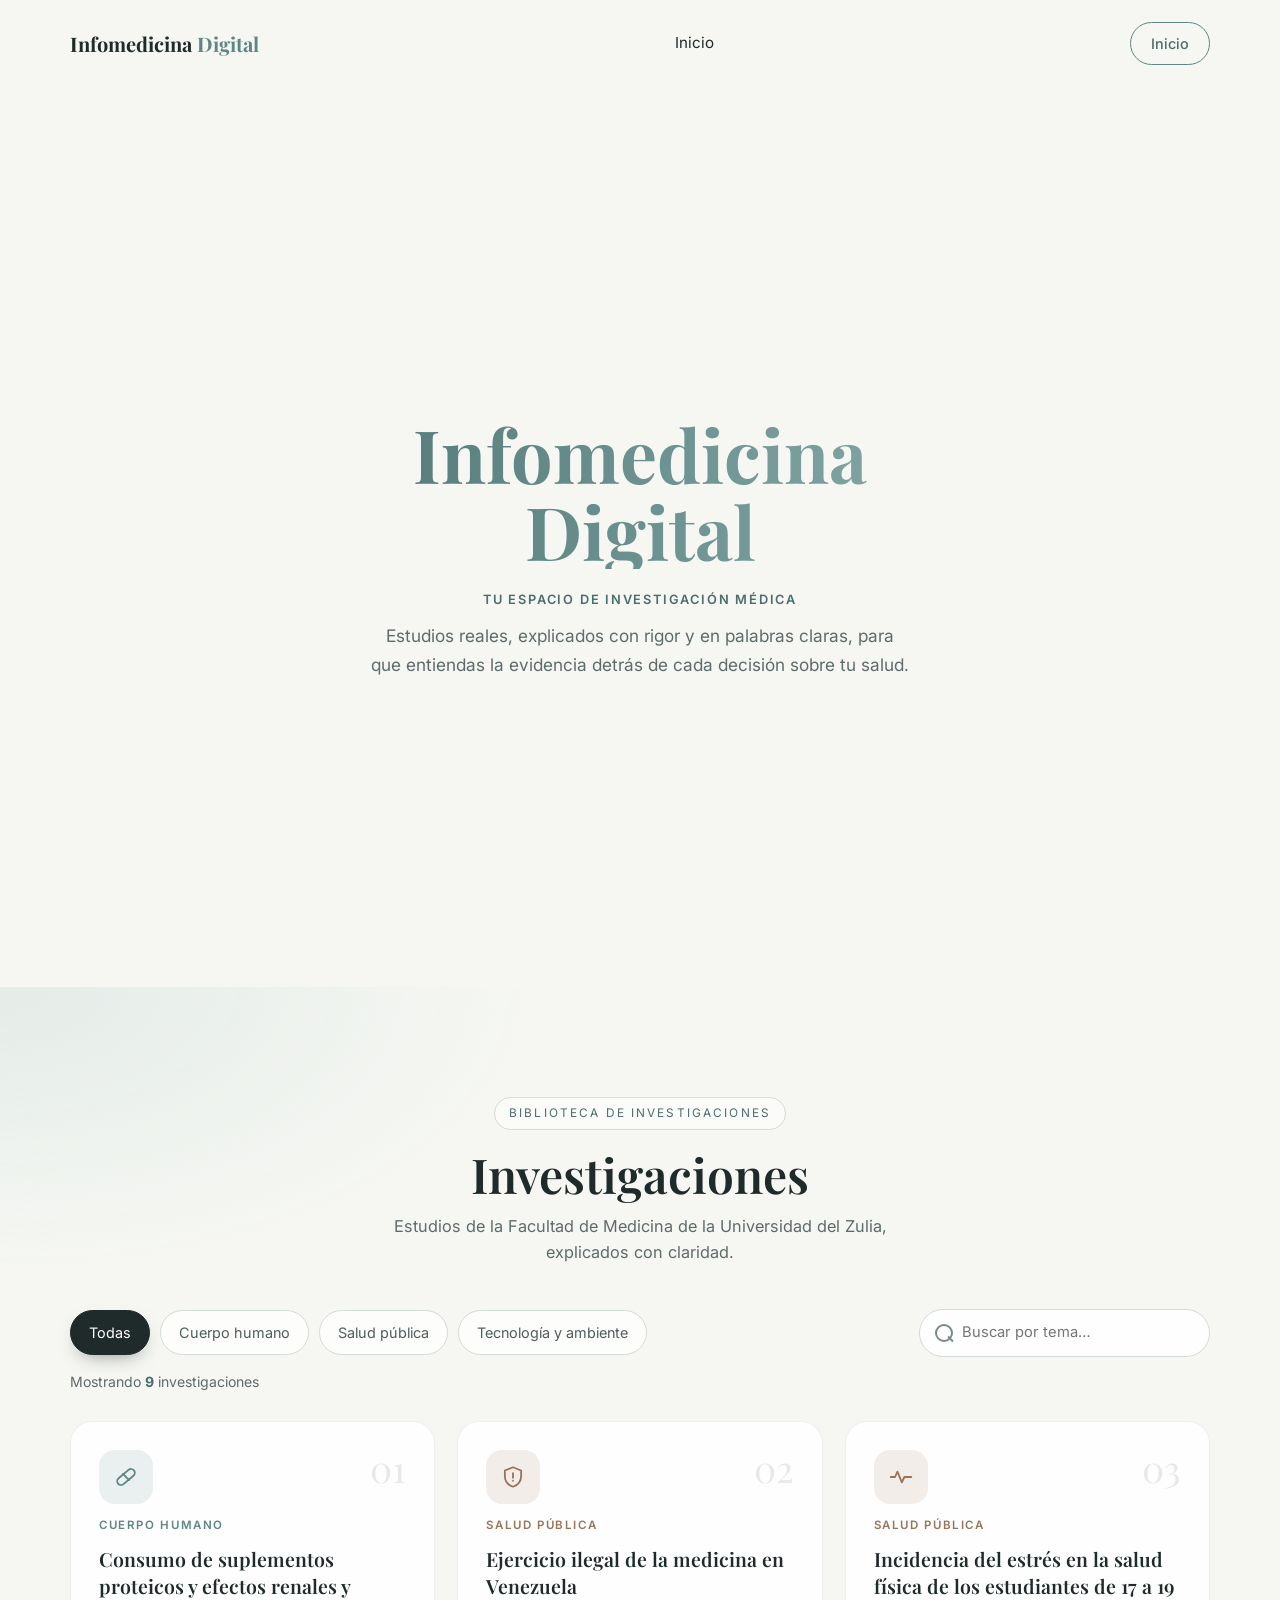
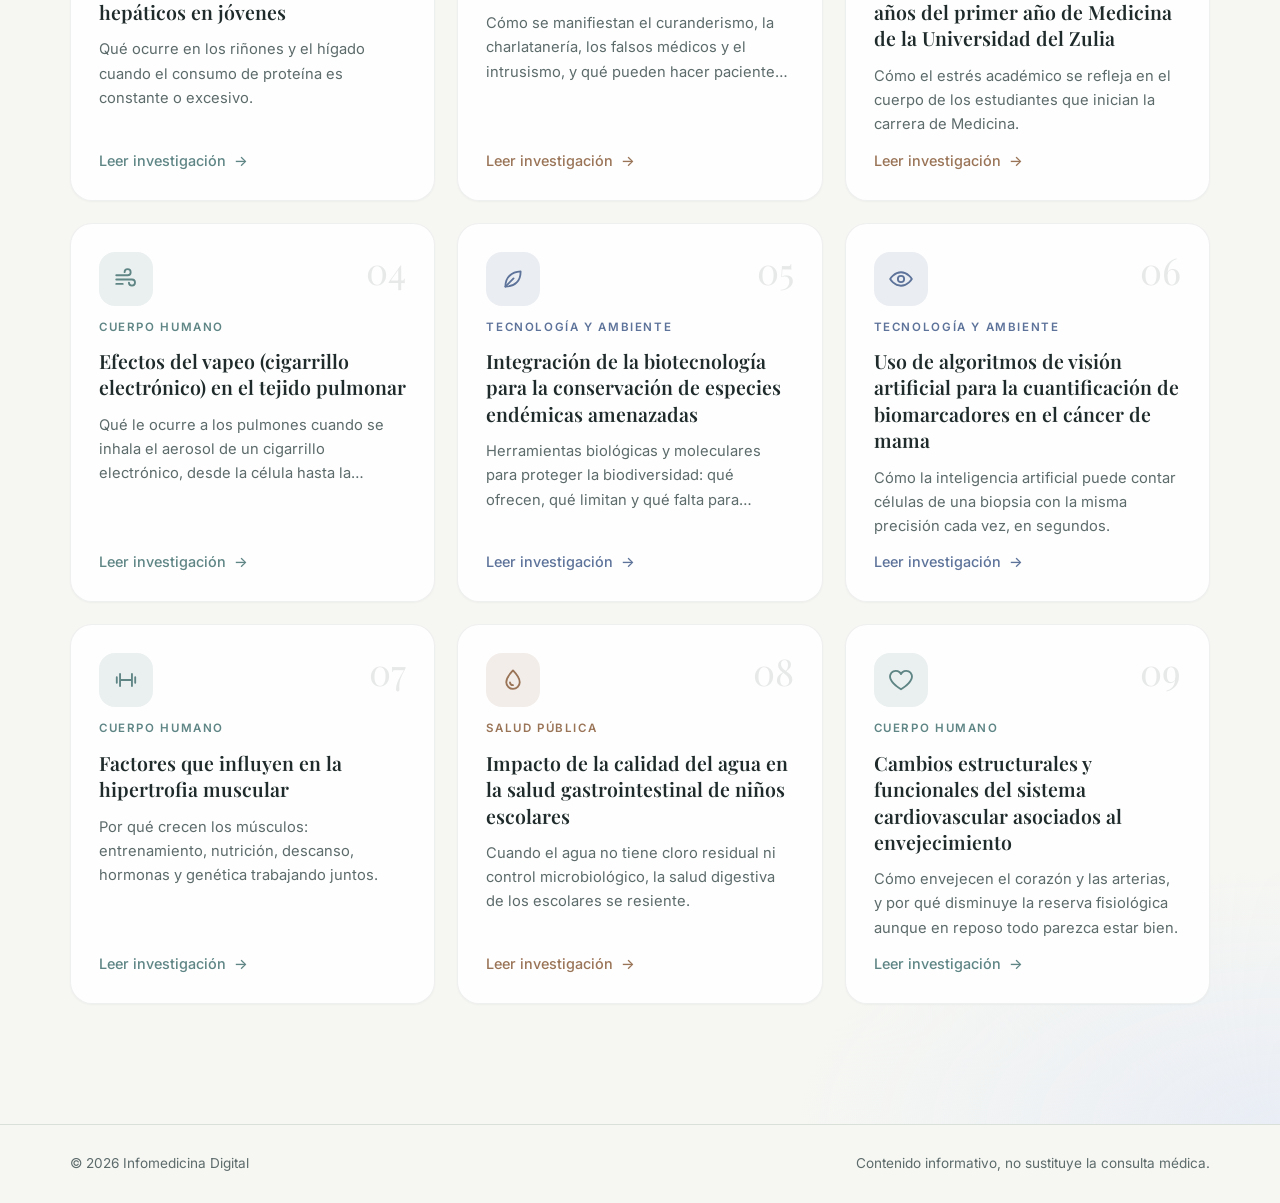
==== commit b338bb4b: "Remove extra homepage sections, menu links and background photo Co-Authored-By: Claude Haiku 5.5 <no" ====
--- a/index.html
+++ b/index.html
@@ -17,10 +17,6 @@
     <a class="logo" href="#inicio">Infomedicina <span>Digital</span></a>
     <nav class="menu">
       <a href="#inicio" class="active">Inicio</a>
-      <a href="#temas">Temas</a>
-      <a href="#destacados">Destacados</a>
-      <a href="#equipo">Equipo</a>
-      <a href="#contacto">Contacto</a>
     </nav>
     <a class="btn btn-outline btn-small" href="#inicio">Inicio</a>
   </div>
@@ -70,96 +66,12 @@
   </div>
 </section>
 
-<section id="destacados" class="section section-alt">
-    <div class="container">
-      <div class="section-head section-head-row">
-        <h2>Destacados</h2>
-        <a class="btn btn-outline btn-small" href="#">Ver todo</a>
-      </div>
-      <div class="grid grid-4">
-        <article class="card">
-          <div class="card-media"></div>
-          <h3>Título del artículo uno</h3>
-          <p>Lorem ipsum dolor sit amet, consectetur adipiscing elit.</p>
-          <a href="#" class="read-more">Leer más →</a>
-        </article>
-        <article class="card">
-          <div class="card-media"></div>
-          <h3>Título del artículo dos</h3>
-          <p>Lorem ipsum dolor sit amet, consectetur adipiscing elit.</p>
-          <a href="#" class="read-more">Leer más →</a>
-        </article>
-        <article class="card">
-          <div class="card-media"></div>
-          <h3>Título del artículo tres</h3>
-          <p>Lorem ipsum dolor sit amet, consectetur adipiscing elit.</p>
-          <a href="#" class="read-more">Leer más →</a>
-        </article>
-        <article class="card">
-          <div class="card-media"></div>
-          <h3>Título del artículo cuatro</h3>
-          <p>Lorem ipsum dolor sit amet, consectetur adipiscing elit.</p>
-          <a href="#" class="read-more">Leer más →</a>
-        </article>
-      </div>
-    </div>
-  </section>
-
-  <section class="quote">
-    <div class="container quote-inner">
-      <div class="quote-media" role="img" aria-label="Imagen de apoyo (reemplazar por una foto propia)"></div>
-      <div class="quote-text">
-        <h2>Información en la que puedes confiar</h2>
-        <p>Lorem ipsum dolor sit amet, consectetur adipiscing elit. Cada artículo se revisa antes de publicarse para que la información sea clara y útil.</p>
-        <span class="quote-author">— Equipo editorial</span>
-      </div>
-    </div>
-  </section>
-
-  <section id="equipo" class="section">
-    <div class="container">
-      <div class="section-head">
-        <span class="divider"></span>
-        <h2>Nuestro equipo</h2>
-        <p class="subtitle">Personas que revisan y explican cada tema.</p>
-      </div>
-      <div class="grid grid-3">
-        <article class="member">
-          <div class="member-photo"></div>
-          <h3>Nombre Apellido</h3>
-          <p class="role">Cargo o especialidad</p>
-        </article>
-        <article class="member">
-          <div class="member-photo"></div>
-          <h3>Nombre Apellido</h3>
-          <p class="role">Cargo o especialidad</p>
-        </article>
-        <article class="member">
-          <div class="member-photo"></div>
-          <h3>Nombre Apellido</h3>
-          <p class="role">Cargo o especialidad</p>
-        </article>
-      </div>
-    </div>
-  </section>
-
-  <section id="contacto" class="section section-cta">
-    <div class="container cta">
-      <h2>Recibe nuestro contenido</h2>
-      <p>Suscríbete y recibe los artículos nuevos directamente en tu correo.</p>
-      <form class="subscribe" action="#" onsubmit="event.preventDefault(); this.querySelector('button').textContent='¡Gracias!';">
-        <input type="email" placeholder="Tu correo electrónico" required aria-label="Correo electrónico">
-        <button type="submit" class="btn btn-primary">Suscribirme</button>
-      </form>
-    </div>
-  </section>
 </main>
 
 <footer class="site-footer">
   <div class="container footer-inner">
     <span>© 2026 Infomedicina Digital</span>
     <span>Contenido informativo, no sustituye la consulta médica.</span>
-    <span>Foto de fondo: Rhoda Baer, Wikimedia Commons (dominio público).</span>
   </div>
 </footer>
 
--- a/styles.css
+++ b/styles.css
@@ -56,9 +56,6 @@
   display: flex;
   align-items: center;
   padding: 120px 0 100px;
-  background:
-    linear-gradient(rgba(246, 247, 243, 0.86), rgba(246, 247, 243, 0.86)),
-    url("https://commons.wikimedia.org/wiki/Special:FilePath/Researchers_in_laboratory.jpg?width=1920") center / cover no-repeat;
 }
 .hero-inner { display: grid; grid-template-columns: 1fr; text-align: center; }
 .hero h1 {
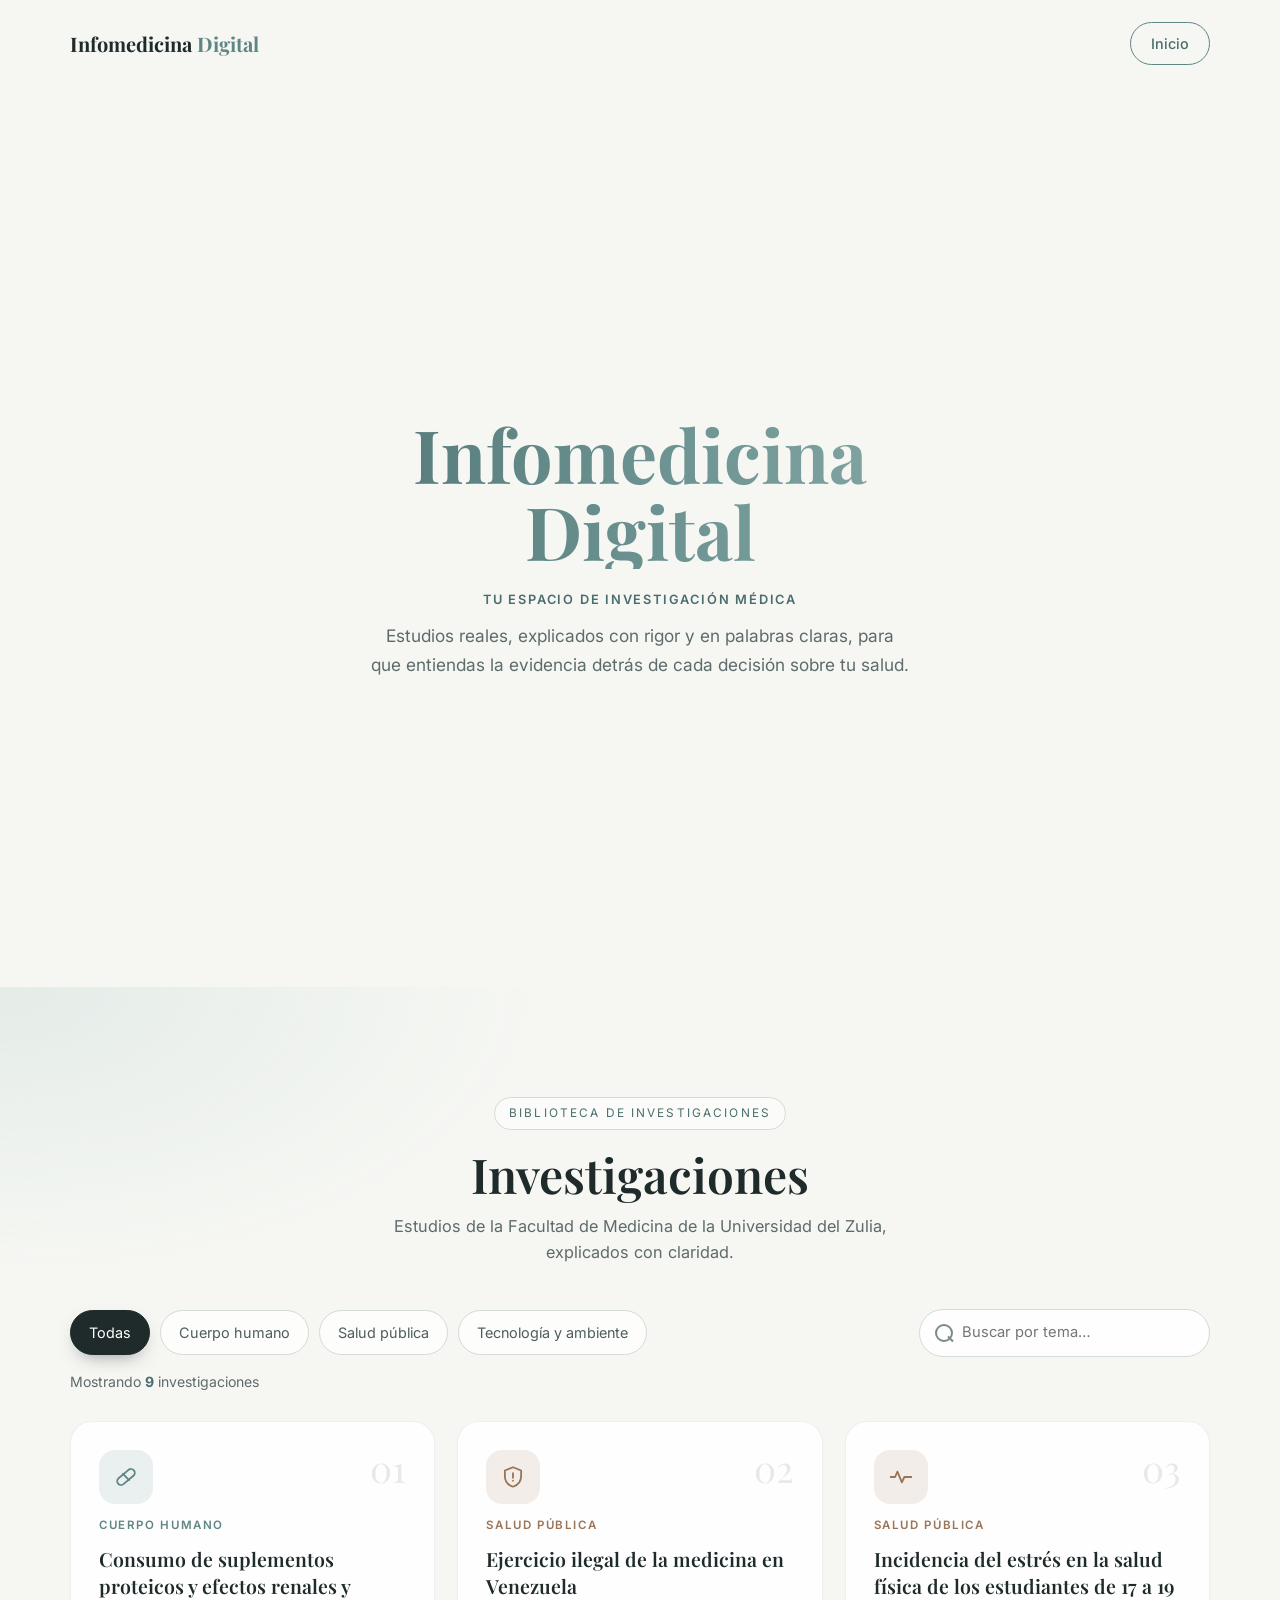
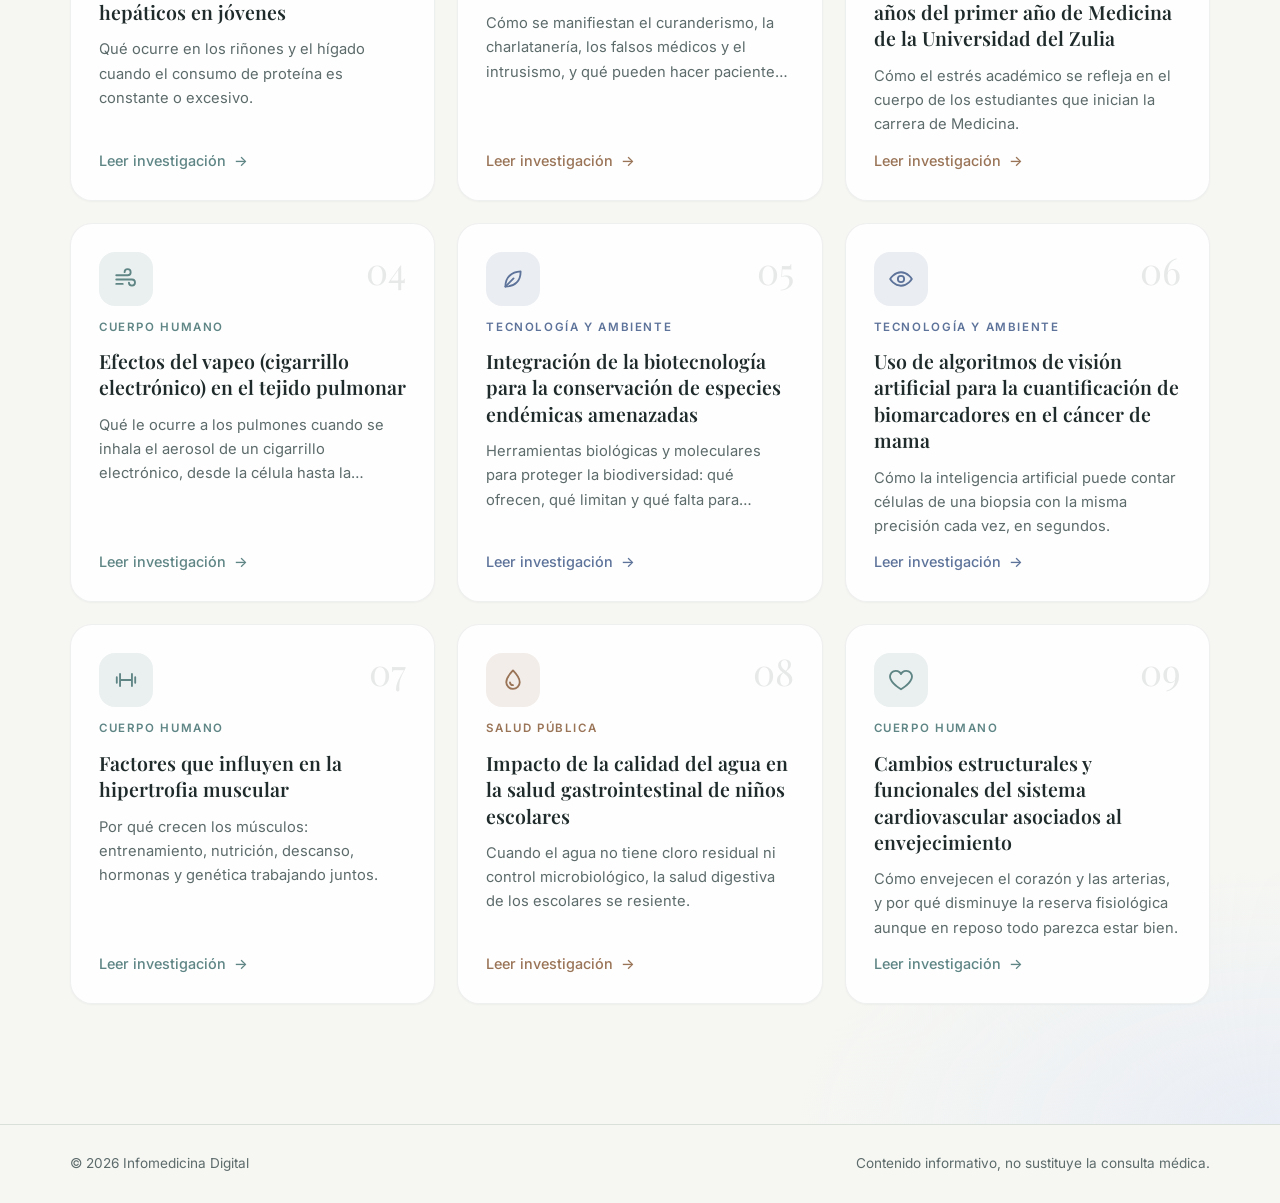
==== commit 0c8e51c2: "Remove Inicio from top menu and restore hero background photo Co-Authored-By: Claude Haiku 5.5 <nore" ====
--- a/index.html
+++ b/index.html
@@ -15,9 +15,6 @@
 <header class="site-header">
   <div class="container nav">
     <a class="logo" href="#inicio">Infomedicina <span>Digital</span></a>
-    <nav class="menu">
-      <a href="#inicio" class="active">Inicio</a>
-    </nav>
     <a class="btn btn-outline btn-small" href="#inicio">Inicio</a>
   </div>
 </header>
--- a/styles.css
+++ b/styles.css
@@ -56,6 +56,9 @@
   display: flex;
   align-items: center;
   padding: 120px 0 100px;
+  background:
+    linear-gradient(rgba(246, 247, 243, 0.86), rgba(246, 247, 243, 0.86)),
+    url("https://commons.wikimedia.org/wiki/Special:FilePath/Researchers_in_laboratory.jpg?width=1920") center / cover no-repeat;
 }
 .hero-inner { display: grid; grid-template-columns: 1fr; text-align: center; }
 .hero h1 {
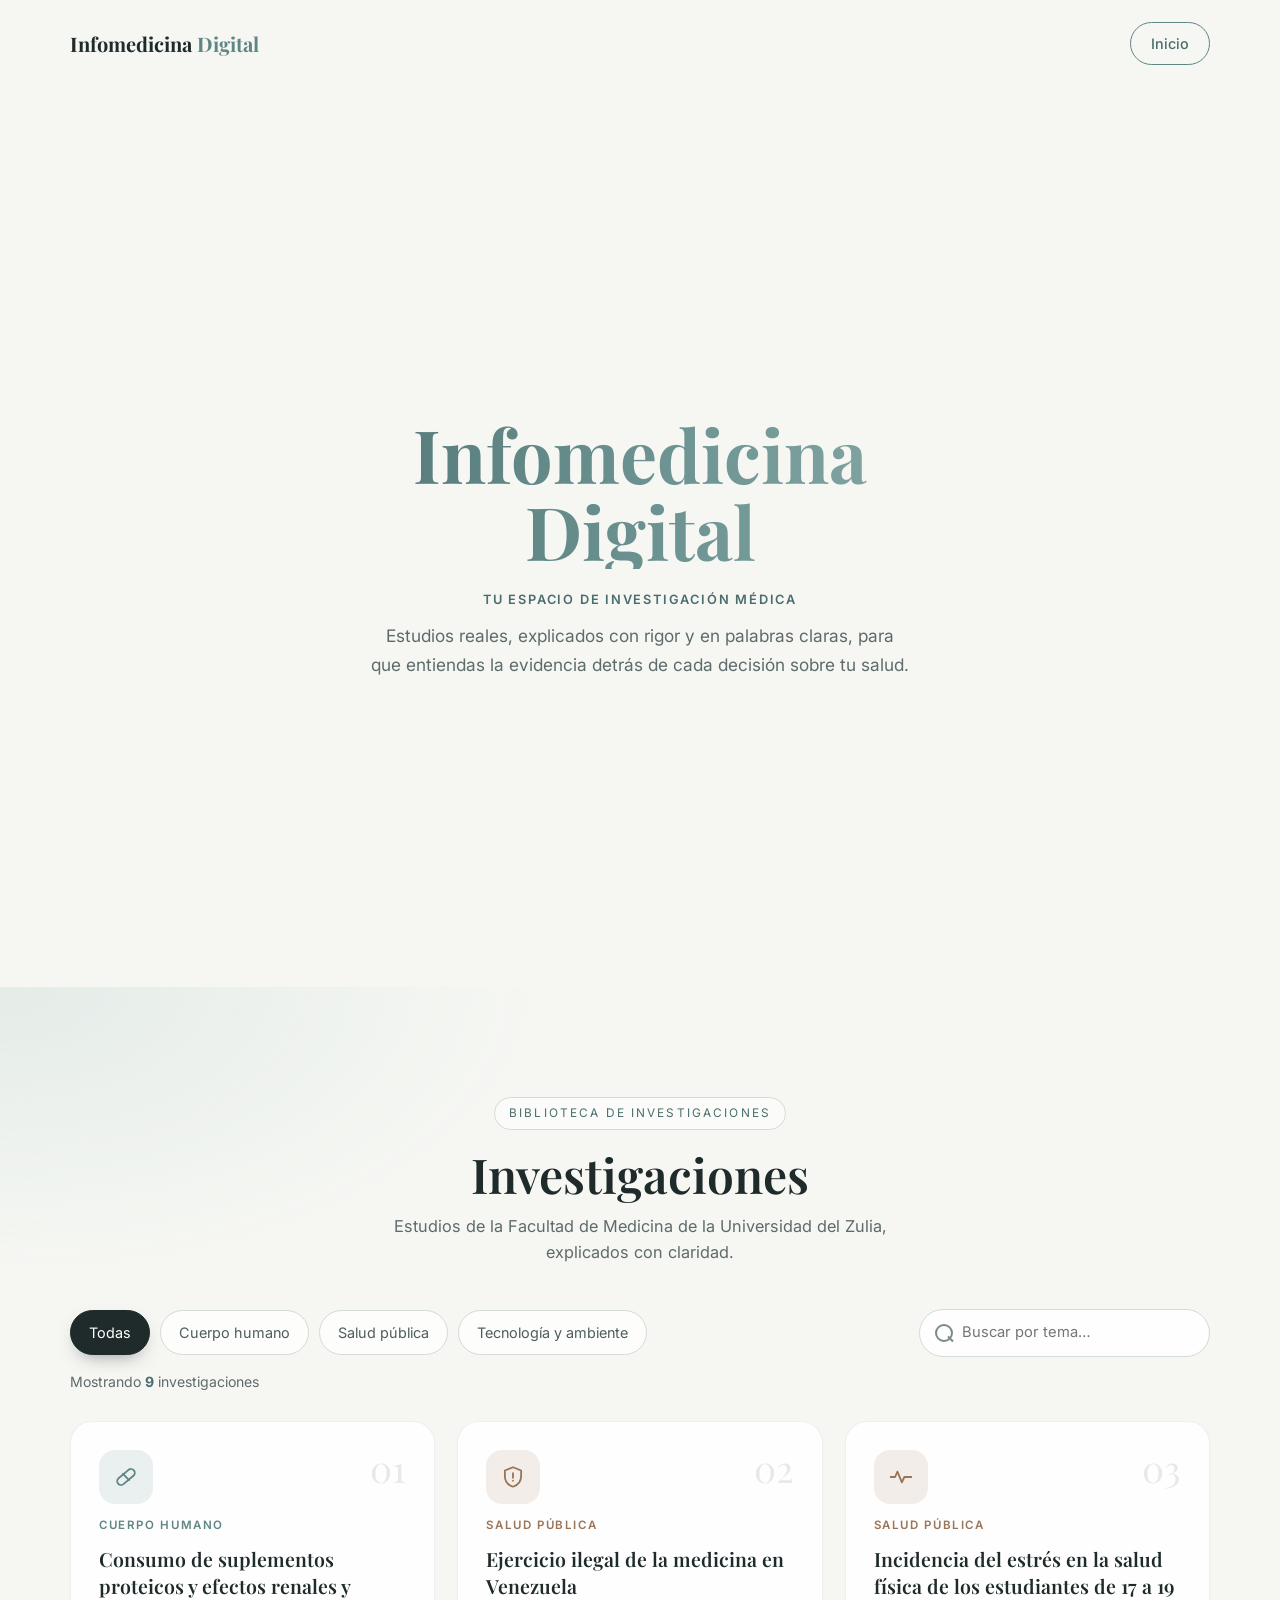
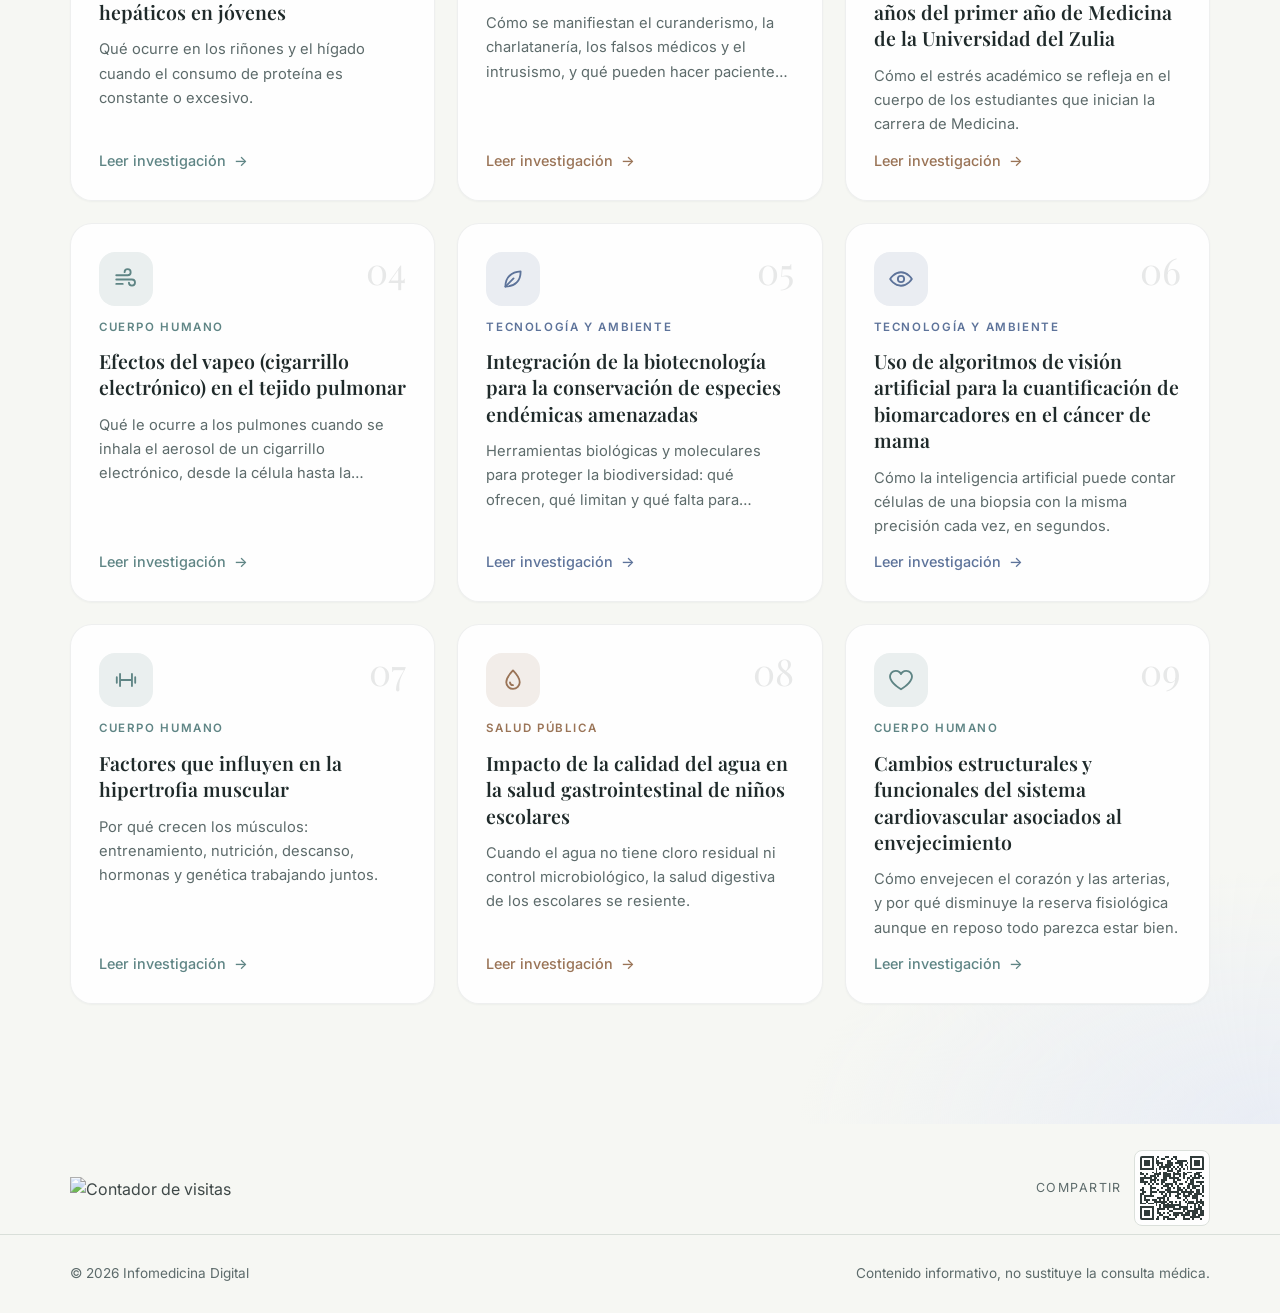
==== commit 406c4b3b: "Add subtle visit counter (left) and share QR code (right) above footer Co-Authored-By: Claude Haiku " ====
--- a/index.html
+++ b/index.html
@@ -65,6 +65,17 @@
 
 </main>
 
+<div class="share-strip">
+  <div class="container share-inner">
+    <div class="visit">
+      <img src="https://hits.sh/caligraficos.github.io/infomedicinadigital.svg?style=flat-square&label=visitas&color=5f8585" alt="Contador de visitas" loading="lazy">
+    </div>
+    <div class="share">
+      <span class="share-text">Compartir</span>
+      <svg class="qr-svg" viewBox="0 0 33 33" role="img" aria-label="Código QR para compartir esta página" shape-rendering="crispEdges"><path d="M0 0h1v1h-1zM1 0h1v1h-1zM2 0h1v1h-1zM3 0h1v1h-1zM4 0h1v1h-1zM5 0h1v1h-1zM6 0h1v1h-1zM9 0h1v1h-1zM13 0h1v1h-1zM14 0h1v1h-1zM17 0h1v1h-1zM18 0h1v1h-1zM26 0h1v1h-1zM27 0h1v1h-1zM28 0h1v1h-1zM29 0h1v1h-1zM30 0h1v1h-1zM31 0h1v1h-1zM32 0h1v1h-1zM0 1h1v1h-1zM6 1h1v1h-1zM8 1h1v1h-1zM11 1h1v1h-1zM12 1h1v1h-1zM16 1h1v1h-1zM18 1h1v1h-1zM26 1h1v1h-1zM32 1h1v1h-1zM0 2h1v1h-1zM2 2h1v1h-1zM3 2h1v1h-1zM4 2h1v1h-1zM6 2h1v1h-1zM8 2h1v1h-1zM9 2h1v1h-1zM14 2h1v1h-1zM15 2h1v1h-1zM19 2h1v1h-1zM20 2h1v1h-1zM21 2h1v1h-1zM22 2h1v1h-1zM23 2h1v1h-1zM26 2h1v1h-1zM28 2h1v1h-1zM29 2h1v1h-1zM30 2h1v1h-1zM32 2h1v1h-1zM0 3h1v1h-1zM2 3h1v1h-1zM3 3h1v1h-1zM4 3h1v1h-1zM6 3h1v1h-1zM8 3h1v1h-1zM9 3h1v1h-1zM10 3h1v1h-1zM11 3h1v1h-1zM14 3h1v1h-1zM15 3h1v1h-1zM16 3h1v1h-1zM18 3h1v1h-1zM19 3h1v1h-1zM20 3h1v1h-1zM21 3h1v1h-1zM24 3h1v1h-1zM26 3h1v1h-1zM28 3h1v1h-1zM29 3h1v1h-1zM30 3h1v1h-1zM32 3h1v1h-1zM0 4h1v1h-1zM2 4h1v1h-1zM3 4h1v1h-1zM4 4h1v1h-1zM6 4h1v1h-1zM9 4h1v1h-1zM11 4h1v1h-1zM13 4h1v1h-1zM14 4h1v1h-1zM15 4h1v1h-1zM16 4h1v1h-1zM20 4h1v1h-1zM21 4h1v1h-1zM23 4h1v1h-1zM26 4h1v1h-1zM28 4h1v1h-1zM29 4h1v1h-1zM30 4h1v1h-1zM32 4h1v1h-1zM0 5h1v1h-1zM6 5h1v1h-1zM10 5h1v1h-1zM11 5h1v1h-1zM12 5h1v1h-1zM13 5h1v1h-1zM14 5h1v1h-1zM15 5h1v1h-1zM17 5h1v1h-1zM19 5h1v1h-1zM21 5h1v1h-1zM24 5h1v1h-1zM26 5h1v1h-1zM32 5h1v1h-1zM0 6h1v1h-1zM1 6h1v1h-1zM2 6h1v1h-1zM3 6h1v1h-1zM4 6h1v1h-1zM5 6h1v1h-1zM6 6h1v1h-1zM8 6h1v1h-1zM10 6h1v1h-1zM12 6h1v1h-1zM14 6h1v1h-1zM16 6h1v1h-1zM18 6h1v1h-1zM20 6h1v1h-1zM22 6h1v1h-1zM24 6h1v1h-1zM26 6h1v1h-1zM27 6h1v1h-1zM28 6h1v1h-1zM29 6h1v1h-1zM30 6h1v1h-1zM31 6h1v1h-1zM32 6h1v1h-1zM8 7h1v1h-1zM14 7h1v1h-1zM15 7h1v1h-1zM16 7h1v1h-1zM19 7h1v1h-1zM20 7h1v1h-1zM0 8h1v1h-1zM6 8h1v1h-1zM8 8h1v1h-1zM10 8h1v1h-1zM12 8h1v1h-1zM13 8h1v1h-1zM17 8h1v1h-1zM19 8h1v1h-1zM22 8h1v1h-1zM24 8h1v1h-1zM25 8h1v1h-1zM26 8h1v1h-1zM29 8h1v1h-1zM30 8h1v1h-1zM31 8h1v1h-1zM0 9h1v1h-1zM1 9h1v1h-1zM3 9h1v1h-1zM7 9h1v1h-1zM8 9h1v1h-1zM9 9h1v1h-1zM10 9h1v1h-1zM12 9h1v1h-1zM13 9h1v1h-1zM14 9h1v1h-1zM15 9h1v1h-1zM17 9h1v1h-1zM18 9h1v1h-1zM19 9h1v1h-1zM20 9h1v1h-1zM22 9h1v1h-1zM23 9h1v1h-1zM28 9h1v1h-1zM29 9h1v1h-1zM30 9h1v1h-1zM2 10h1v1h-1zM5 10h1v1h-1zM6 10h1v1h-1zM7 10h1v1h-1zM9 10h1v1h-1zM12 10h1v1h-1zM13 10h1v1h-1zM14 10h1v1h-1zM15 10h1v1h-1zM17 10h1v1h-1zM20 10h1v1h-1zM22 10h1v1h-1zM26 10h1v1h-1zM28 10h1v1h-1zM30 10h1v1h-1zM31 10h1v1h-1zM0 11h1v1h-1zM1 11h1v1h-1zM2 11h1v1h-1zM3 11h1v1h-1zM4 11h1v1h-1zM5 11h1v1h-1zM7 11h1v1h-1zM8 11h1v1h-1zM12 11h1v1h-1zM13 11h1v1h-1zM15 11h1v1h-1zM16 11h1v1h-1zM17 11h1v1h-1zM18 11h1v1h-1zM19 11h1v1h-1zM22 11h1v1h-1zM24 11h1v1h-1zM25 11h1v1h-1zM27 11h1v1h-1zM28 11h1v1h-1zM29 11h1v1h-1zM30 11h1v1h-1zM32 11h1v1h-1zM0 12h1v1h-1zM1 12h1v1h-1zM5 12h1v1h-1zM6 12h1v1h-1zM7 12h1v1h-1zM9 12h1v1h-1zM11 12h1v1h-1zM12 12h1v1h-1zM13 12h1v1h-1zM17 12h1v1h-1zM19 12h1v1h-1zM20 12h1v1h-1zM24 12h1v1h-1zM26 12h1v1h-1zM27 12h1v1h-1zM0 13h1v1h-1zM1 13h1v1h-1zM2 13h1v1h-1zM3 13h1v1h-1zM5 13h1v1h-1zM7 13h1v1h-1zM11 13h1v1h-1zM12 13h1v1h-1zM17 13h1v1h-1zM18 13h1v1h-1zM23 13h1v1h-1zM26 13h1v1h-1zM27 13h1v1h-1zM29 13h1v1h-1zM30 13h1v1h-1zM31 13h1v1h-1zM32 13h1v1h-1zM2 14h1v1h-1zM4 14h1v1h-1zM6 14h1v1h-1zM8 14h1v1h-1zM9 14h1v1h-1zM11 14h1v1h-1zM13 14h1v1h-1zM14 14h1v1h-1zM15 14h1v1h-1zM16 14h1v1h-1zM18 14h1v1h-1zM20 14h1v1h-1zM21 14h1v1h-1zM25 14h1v1h-1zM26 14h1v1h-1zM27 14h1v1h-1zM31 14h1v1h-1zM5 15h1v1h-1zM12 15h1v1h-1zM13 15h1v1h-1zM14 15h1v1h-1zM16 15h1v1h-1zM19 15h1v1h-1zM24 15h1v1h-1zM25 15h1v1h-1zM27 15h1v1h-1zM28 15h1v1h-1zM29 15h1v1h-1zM30 15h1v1h-1zM32 15h1v1h-1zM1 16h1v1h-1zM5 16h1v1h-1zM6 16h1v1h-1zM7 16h1v1h-1zM11 16h1v1h-1zM14 16h1v1h-1zM15 16h1v1h-1zM17 16h1v1h-1zM19 16h1v1h-1zM20 16h1v1h-1zM22 16h1v1h-1zM24 16h1v1h-1zM25 16h1v1h-1zM27 16h1v1h-1zM28 16h1v1h-1zM32 16h1v1h-1zM0 17h1v1h-1zM1 17h1v1h-1zM5 17h1v1h-1zM9 17h1v1h-1zM13 17h1v1h-1zM14 17h1v1h-1zM15 17h1v1h-1zM19 17h1v1h-1zM20 17h1v1h-1zM21 17h1v1h-1zM23 17h1v1h-1zM26 17h1v1h-1zM29 17h1v1h-1zM30 17h1v1h-1zM32 17h1v1h-1zM1 18h1v1h-1zM2 18h1v1h-1zM5 18h1v1h-1zM6 18h1v1h-1zM7 18h1v1h-1zM8 18h1v1h-1zM10 18h1v1h-1zM11 18h1v1h-1zM12 18h1v1h-1zM14 18h1v1h-1zM15 18h1v1h-1zM16 18h1v1h-1zM17 18h1v1h-1zM18 18h1v1h-1zM19 18h1v1h-1zM21 18h1v1h-1zM22 18h1v1h-1zM23 18h1v1h-1zM24 18h1v1h-1zM25 18h1v1h-1zM26 18h1v1h-1zM27 18h1v1h-1zM29 18h1v1h-1zM30 18h1v1h-1zM32 18h1v1h-1zM0 19h1v1h-1zM1 19h1v1h-1zM5 19h1v1h-1zM11 19h1v1h-1zM13 19h1v1h-1zM15 19h1v1h-1zM19 19h1v1h-1zM20 19h1v1h-1zM22 19h1v1h-1zM25 19h1v1h-1zM26 19h1v1h-1zM28 19h1v1h-1zM29 19h1v1h-1zM30 19h1v1h-1zM31 19h1v1h-1zM0 20h1v1h-1zM2 20h1v1h-1zM3 20h1v1h-1zM4 20h1v1h-1zM5 20h1v1h-1zM6 20h1v1h-1zM12 20h1v1h-1zM13 20h1v1h-1zM15 20h1v1h-1zM18 20h1v1h-1zM19 20h1v1h-1zM22 20h1v1h-1zM23 20h1v1h-1zM24 20h1v1h-1zM25 20h1v1h-1zM27 20h1v1h-1zM28 20h1v1h-1zM29 20h1v1h-1zM32 20h1v1h-1zM0 21h1v1h-1zM2 21h1v1h-1zM9 21h1v1h-1zM10 21h1v1h-1zM11 21h1v1h-1zM12 21h1v1h-1zM14 21h1v1h-1zM19 21h1v1h-1zM20 21h1v1h-1zM23 21h1v1h-1zM27 21h1v1h-1zM28 21h1v1h-1zM29 21h1v1h-1zM0 22h1v1h-1zM2 22h1v1h-1zM3 22h1v1h-1zM4 22h1v1h-1zM6 22h1v1h-1zM7 22h1v1h-1zM8 22h1v1h-1zM10 22h1v1h-1zM12 22h1v1h-1zM14 22h1v1h-1zM22 22h1v1h-1zM24 22h1v1h-1zM29 22h1v1h-1zM31 22h1v1h-1zM0 23h1v1h-1zM3 23h1v1h-1zM7 23h1v1h-1zM8 23h1v1h-1zM9 23h1v1h-1zM10 23h1v1h-1zM11 23h1v1h-1zM12 23h1v1h-1zM13 23h1v1h-1zM15 23h1v1h-1zM16 23h1v1h-1zM18 23h1v1h-1zM20 23h1v1h-1zM23 23h1v1h-1zM25 23h1v1h-1zM26 23h1v1h-1zM27 23h1v1h-1zM29 23h1v1h-1zM30 23h1v1h-1zM31 23h1v1h-1zM32 23h1v1h-1zM0 24h1v1h-1zM1 24h1v1h-1zM2 24h1v1h-1zM4 24h1v1h-1zM5 24h1v1h-1zM6 24h1v1h-1zM8 24h1v1h-1zM11 24h1v1h-1zM12 24h1v1h-1zM14 24h1v1h-1zM16 24h1v1h-1zM20 24h1v1h-1zM24 24h1v1h-1zM25 24h1v1h-1zM26 24h1v1h-1zM27 24h1v1h-1zM28 24h1v1h-1zM29 24h1v1h-1zM31 24h1v1h-1zM32 24h1v1h-1zM8 25h1v1h-1zM10 25h1v1h-1zM12 25h1v1h-1zM13 25h1v1h-1zM14 25h1v1h-1zM15 25h1v1h-1zM16 25h1v1h-1zM17 25h1v1h-1zM18 25h1v1h-1zM19 25h1v1h-1zM20 25h1v1h-1zM24 25h1v1h-1zM28 25h1v1h-1zM30 25h1v1h-1zM32 25h1v1h-1zM0 26h1v1h-1zM1 26h1v1h-1zM2 26h1v1h-1zM3 26h1v1h-1zM4 26h1v1h-1zM5 26h1v1h-1zM6 26h1v1h-1zM10 26h1v1h-1zM12 26h1v1h-1zM13 26h1v1h-1zM14 26h1v1h-1zM15 26h1v1h-1zM16 26h1v1h-1zM17 26h1v1h-1zM20 26h1v1h-1zM21 26h1v1h-1zM22 26h1v1h-1zM23 26h1v1h-1zM24 26h1v1h-1zM26 26h1v1h-1zM28 26h1v1h-1zM30 26h1v1h-1zM31 26h1v1h-1zM0 27h1v1h-1zM6 27h1v1h-1zM9 27h1v1h-1zM10 27h1v1h-1zM11 27h1v1h-1zM12 27h1v1h-1zM14 27h1v1h-1zM17 27h1v1h-1zM18 27h1v1h-1zM19 27h1v1h-1zM20 27h1v1h-1zM22 27h1v1h-1zM23 27h1v1h-1zM24 27h1v1h-1zM28 27h1v1h-1zM29 27h1v1h-1zM30 27h1v1h-1zM31 27h1v1h-1zM0 28h1v1h-1zM2 28h1v1h-1zM3 28h1v1h-1zM4 28h1v1h-1zM6 28h1v1h-1zM9 28h1v1h-1zM15 28h1v1h-1zM16 28h1v1h-1zM22 28h1v1h-1zM24 28h1v1h-1zM25 28h1v1h-1zM26 28h1v1h-1zM27 28h1v1h-1zM28 28h1v1h-1zM29 28h1v1h-1zM31 28h1v1h-1zM32 28h1v1h-1zM0 29h1v1h-1zM2 29h1v1h-1zM3 29h1v1h-1zM4 29h1v1h-1zM6 29h1v1h-1zM9 29h1v1h-1zM10 29h1v1h-1zM12 29h1v1h-1zM14 29h1v1h-1zM17 29h1v1h-1zM18 29h1v1h-1zM19 29h1v1h-1zM20 29h1v1h-1zM21 29h1v1h-1zM23 29h1v1h-1zM24 29h1v1h-1zM25 29h1v1h-1zM27 29h1v1h-1zM28 29h1v1h-1zM29 29h1v1h-1zM31 29h1v1h-1zM32 29h1v1h-1zM0 30h1v1h-1zM2 30h1v1h-1zM3 30h1v1h-1zM4 30h1v1h-1zM6 30h1v1h-1zM10 30h1v1h-1zM11 30h1v1h-1zM15 30h1v1h-1zM17 30h1v1h-1zM18 30h1v1h-1zM19 30h1v1h-1zM21 30h1v1h-1zM22 30h1v1h-1zM23 30h1v1h-1zM24 30h1v1h-1zM25 30h1v1h-1zM27 30h1v1h-1zM28 30h1v1h-1zM30 30h1v1h-1zM31 30h1v1h-1zM32 30h1v1h-1zM0 31h1v1h-1zM6 31h1v1h-1zM9 31h1v1h-1zM12 31h1v1h-1zM13 31h1v1h-1zM14 31h1v1h-1zM18 31h1v1h-1zM22 31h1v1h-1zM26 31h1v1h-1zM27 31h1v1h-1zM28 31h1v1h-1zM29 31h1v1h-1zM30 31h1v1h-1zM0 32h1v1h-1zM1 32h1v1h-1zM2 32h1v1h-1zM3 32h1v1h-1zM4 32h1v1h-1zM5 32h1v1h-1zM6 32h1v1h-1zM8 32h1v1h-1zM9 32h1v1h-1zM12 32h1v1h-1zM14 32h1v1h-1zM15 32h1v1h-1zM16 32h1v1h-1zM17 32h1v1h-1zM22 32h1v1h-1zM23 32h1v1h-1zM24 32h1v1h-1zM25 32h1v1h-1zM27 32h1v1h-1zM31 32h1v1h-1z" fill="#1f2a2a"/></svg>
+    </div>
+  </div>
+</div>
 <footer class="site-footer">
   <div class="container footer-inner">
     <span>© 2026 Infomedicina Digital</span>
--- a/styles.css
+++ b/styles.css
@@ -281,3 +281,12 @@
   .inv-card { opacity: 1 !important; transform: none !important; transition: none !important; }
   .inv-card.pop { animation: none; }
 }
+
+/* Franja de visitas y compartir */
+.share-strip { padding: 26px 0 8px; background: transparent; }
+.share-inner { display: flex; justify-content: space-between; align-items: center; gap: 20px; flex-wrap: wrap; }
+.visit img { display: block; height: 22px; width: auto; opacity: 0.85; }
+.share { display: flex; align-items: center; gap: 12px; }
+.share-text { font-size: 0.78rem; letter-spacing: 0.12em; text-transform: uppercase; color: var(--muted); }
+.qr-svg { width: 64px; height: 64px; display: block; border-radius: 8px; background: #fff; padding: 5px; box-sizing: content-box; border: 1px solid var(--line); opacity: 0.92; transition: opacity 0.3s ease, transform 0.3s ease; }
+.qr-svg:hover { opacity: 1; transform: translateY(-2px); }
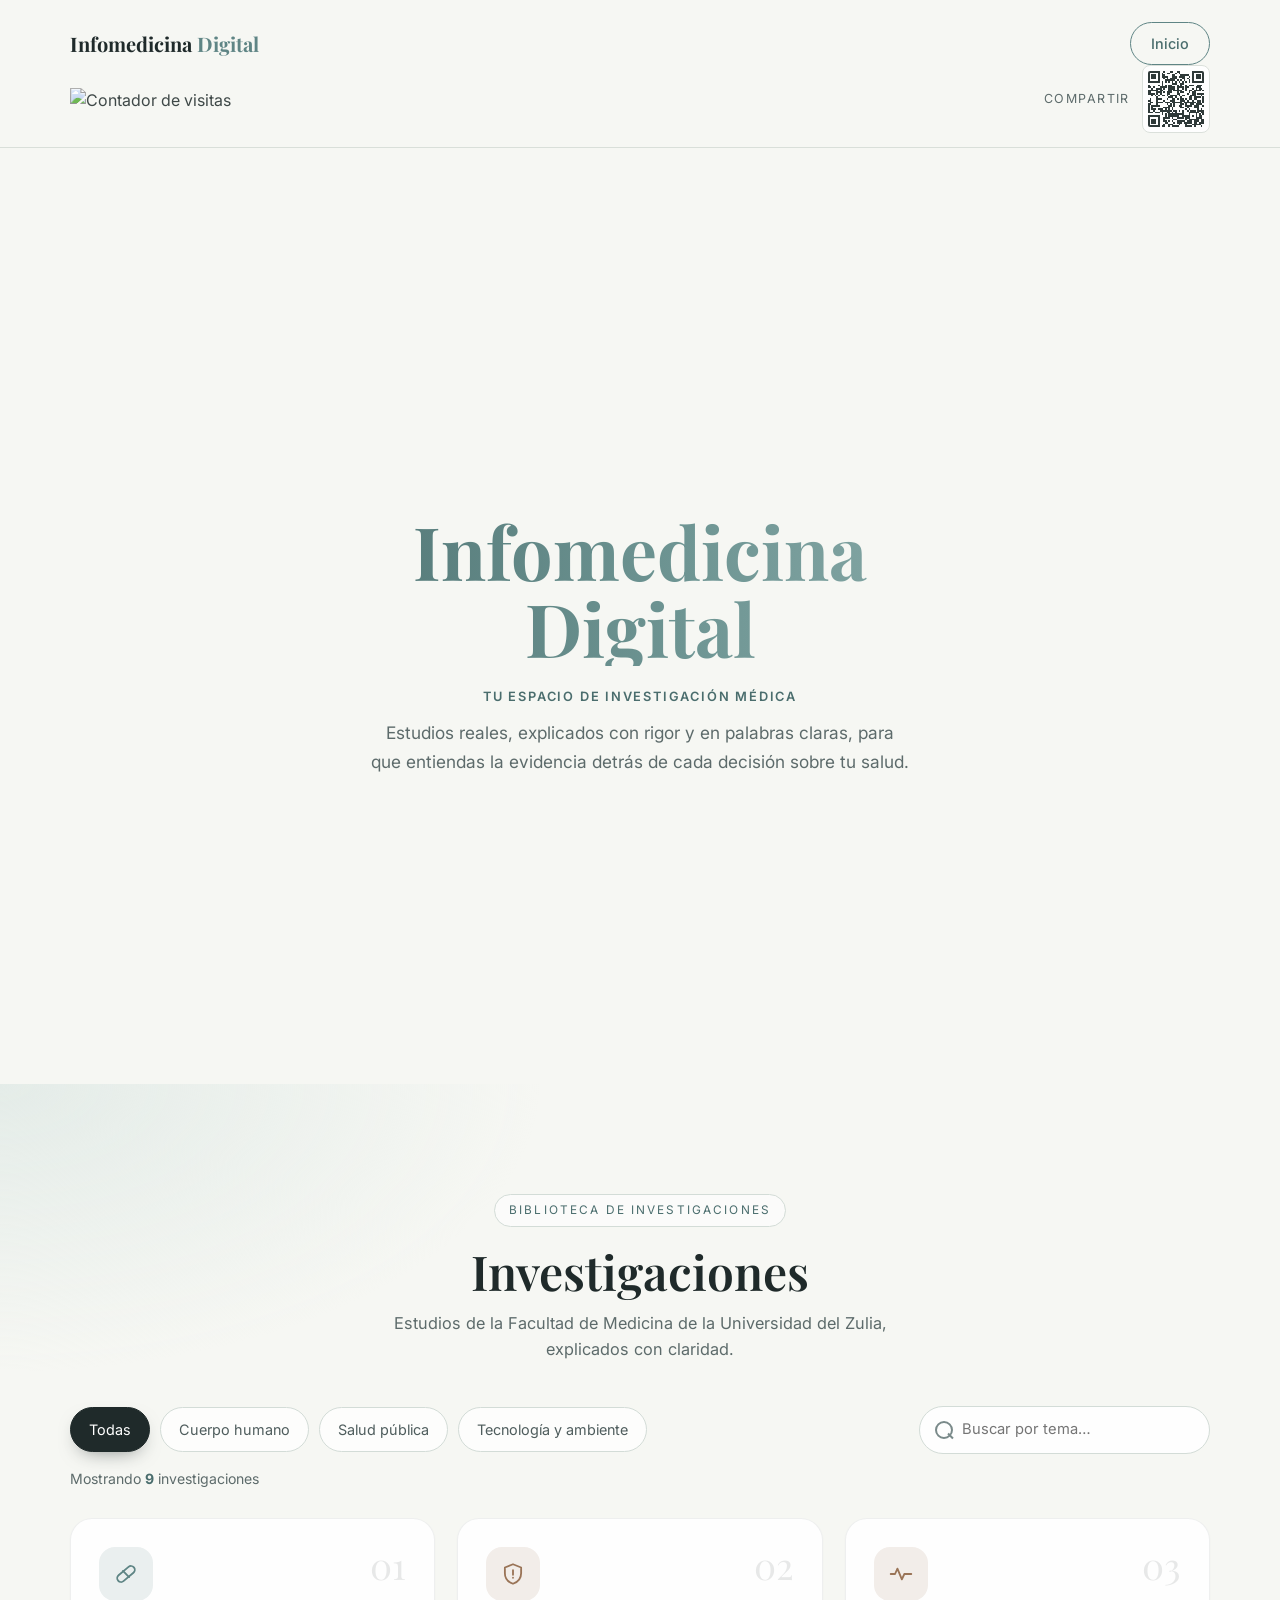
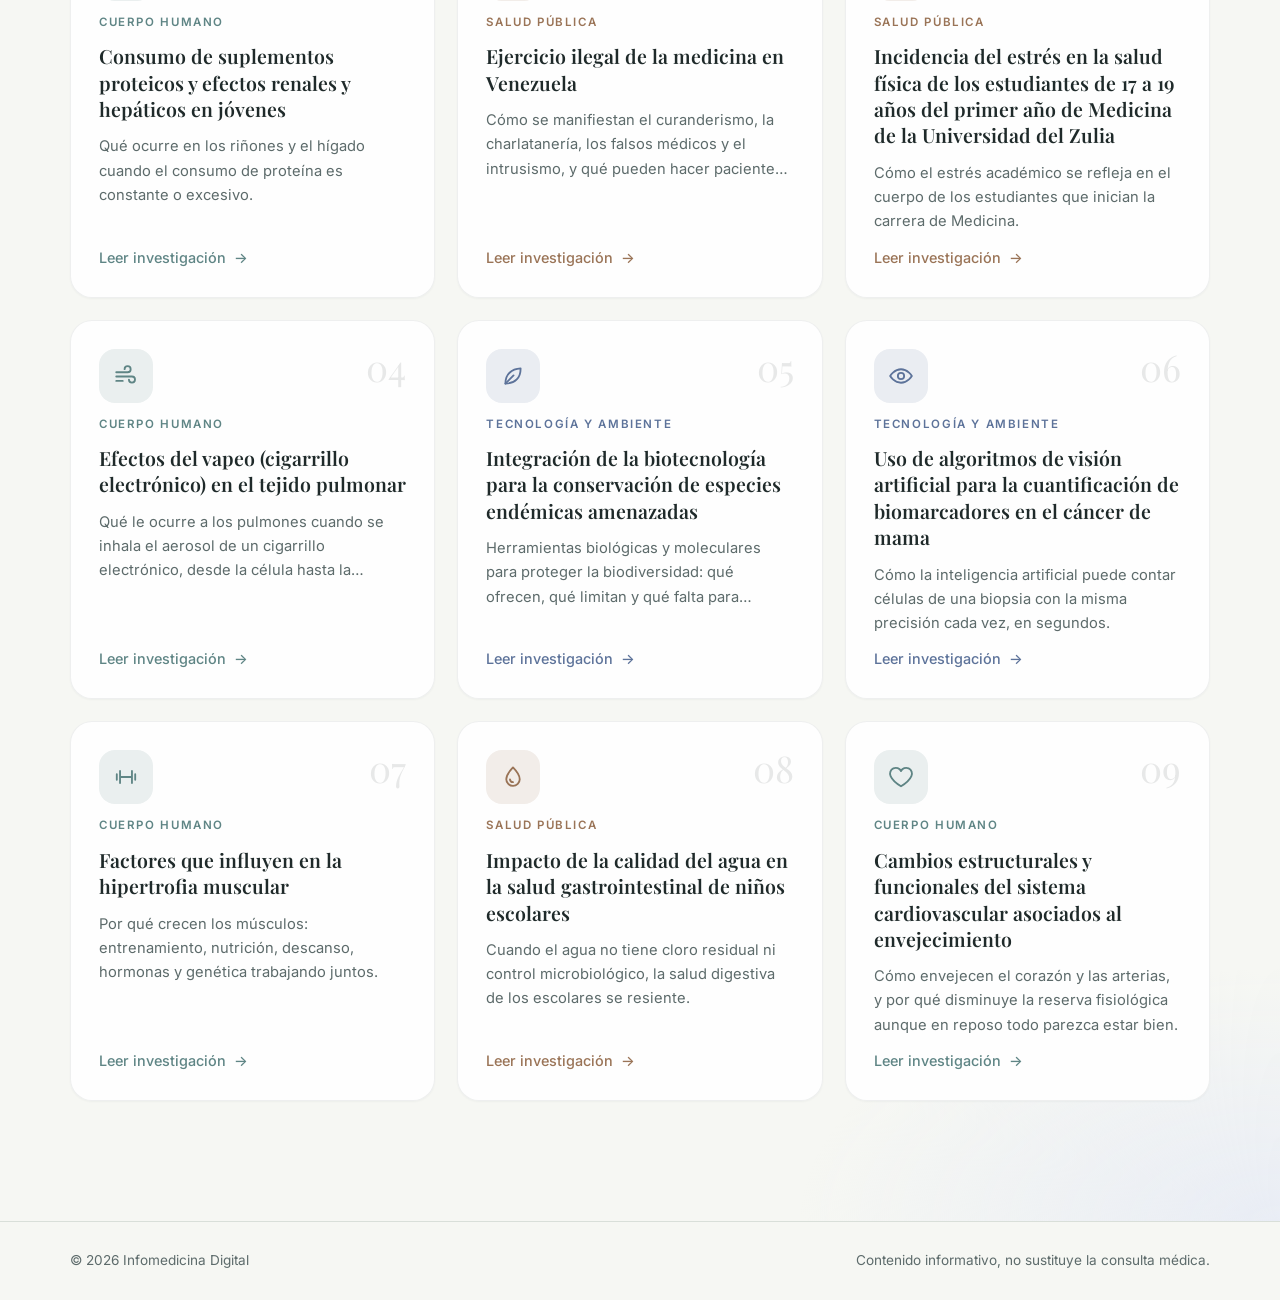
==== commit 97264961: "Move visit counter and QR code into the header Co-Authored-By: Claude Haiku 5.5 <noreply@anthropic.c" ====
--- a/index.html
+++ b/index.html
@@ -17,6 +17,17 @@
     <a class="logo" href="#inicio">Infomedicina <span>Digital</span></a>
     <a class="btn btn-outline btn-small" href="#inicio">Inicio</a>
   </div>
+<div class="share-strip share-strip-top">
+  <div class="container share-inner">
+    <div class="visit">
+      <img src="https://hits.sh/caligraficos.github.io/infomedicinadigital.svg?style=flat-square&label=visitas&color=5f8585" alt="Contador de visitas" loading="lazy">
+    </div>
+    <div class="share">
+      <span class="share-text">Compartir</span>
+      <svg class="qr-svg" viewBox="0 0 33 33" role="img" aria-label="Código QR para compartir esta página" shape-rendering="crispEdges"><path d="M0 0h1v1h-1zM1 0h1v1h-1zM2 0h1v1h-1zM3 0h1v1h-1zM4 0h1v1h-1zM5 0h1v1h-1zM6 0h1v1h-1zM9 0h1v1h-1zM13 0h1v1h-1zM14 0h1v1h-1zM17 0h1v1h-1zM18 0h1v1h-1zM26 0h1v1h-1zM27 0h1v1h-1zM28 0h1v1h-1zM29 0h1v1h-1zM30 0h1v1h-1zM31 0h1v1h-1zM32 0h1v1h-1zM0 1h1v1h-1zM6 1h1v1h-1zM8 1h1v1h-1zM11 1h1v1h-1zM12 1h1v1h-1zM16 1h1v1h-1zM18 1h1v1h-1zM26 1h1v1h-1zM32 1h1v1h-1zM0 2h1v1h-1zM2 2h1v1h-1zM3 2h1v1h-1zM4 2h1v1h-1zM6 2h1v1h-1zM8 2h1v1h-1zM9 2h1v1h-1zM14 2h1v1h-1zM15 2h1v1h-1zM19 2h1v1h-1zM20 2h1v1h-1zM21 2h1v1h-1zM22 2h1v1h-1zM23 2h1v1h-1zM26 2h1v1h-1zM28 2h1v1h-1zM29 2h1v1h-1zM30 2h1v1h-1zM32 2h1v1h-1zM0 3h1v1h-1zM2 3h1v1h-1zM3 3h1v1h-1zM4 3h1v1h-1zM6 3h1v1h-1zM8 3h1v1h-1zM9 3h1v1h-1zM10 3h1v1h-1zM11 3h1v1h-1zM14 3h1v1h-1zM15 3h1v1h-1zM16 3h1v1h-1zM18 3h1v1h-1zM19 3h1v1h-1zM20 3h1v1h-1zM21 3h1v1h-1zM24 3h1v1h-1zM26 3h1v1h-1zM28 3h1v1h-1zM29 3h1v1h-1zM30 3h1v1h-1zM32 3h1v1h-1zM0 4h1v1h-1zM2 4h1v1h-1zM3 4h1v1h-1zM4 4h1v1h-1zM6 4h1v1h-1zM9 4h1v1h-1zM11 4h1v1h-1zM13 4h1v1h-1zM14 4h1v1h-1zM15 4h1v1h-1zM16 4h1v1h-1zM20 4h1v1h-1zM21 4h1v1h-1zM23 4h1v1h-1zM26 4h1v1h-1zM28 4h1v1h-1zM29 4h1v1h-1zM30 4h1v1h-1zM32 4h1v1h-1zM0 5h1v1h-1zM6 5h1v1h-1zM10 5h1v1h-1zM11 5h1v1h-1zM12 5h1v1h-1zM13 5h1v1h-1zM14 5h1v1h-1zM15 5h1v1h-1zM17 5h1v1h-1zM19 5h1v1h-1zM21 5h1v1h-1zM24 5h1v1h-1zM26 5h1v1h-1zM32 5h1v1h-1zM0 6h1v1h-1zM1 6h1v1h-1zM2 6h1v1h-1zM3 6h1v1h-1zM4 6h1v1h-1zM5 6h1v1h-1zM6 6h1v1h-1zM8 6h1v1h-1zM10 6h1v1h-1zM12 6h1v1h-1zM14 6h1v1h-1zM16 6h1v1h-1zM18 6h1v1h-1zM20 6h1v1h-1zM22 6h1v1h-1zM24 6h1v1h-1zM26 6h1v1h-1zM27 6h1v1h-1zM28 6h1v1h-1zM29 6h1v1h-1zM30 6h1v1h-1zM31 6h1v1h-1zM32 6h1v1h-1zM8 7h1v1h-1zM14 7h1v1h-1zM15 7h1v1h-1zM16 7h1v1h-1zM19 7h1v1h-1zM20 7h1v1h-1zM0 8h1v1h-1zM6 8h1v1h-1zM8 8h1v1h-1zM10 8h1v1h-1zM12 8h1v1h-1zM13 8h1v1h-1zM17 8h1v1h-1zM19 8h1v1h-1zM22 8h1v1h-1zM24 8h1v1h-1zM25 8h1v1h-1zM26 8h1v1h-1zM29 8h1v1h-1zM30 8h1v1h-1zM31 8h1v1h-1zM0 9h1v1h-1zM1 9h1v1h-1zM3 9h1v1h-1zM7 9h1v1h-1zM8 9h1v1h-1zM9 9h1v1h-1zM10 9h1v1h-1zM12 9h1v1h-1zM13 9h1v1h-1zM14 9h1v1h-1zM15 9h1v1h-1zM17 9h1v1h-1zM18 9h1v1h-1zM19 9h1v1h-1zM20 9h1v1h-1zM22 9h1v1h-1zM23 9h1v1h-1zM28 9h1v1h-1zM29 9h1v1h-1zM30 9h1v1h-1zM2 10h1v1h-1zM5 10h1v1h-1zM6 10h1v1h-1zM7 10h1v1h-1zM9 10h1v1h-1zM12 10h1v1h-1zM13 10h1v1h-1zM14 10h1v1h-1zM15 10h1v1h-1zM17 10h1v1h-1zM20 10h1v1h-1zM22 10h1v1h-1zM26 10h1v1h-1zM28 10h1v1h-1zM30 10h1v1h-1zM31 10h1v1h-1zM0 11h1v1h-1zM1 11h1v1h-1zM2 11h1v1h-1zM3 11h1v1h-1zM4 11h1v1h-1zM5 11h1v1h-1zM7 11h1v1h-1zM8 11h1v1h-1zM12 11h1v1h-1zM13 11h1v1h-1zM15 11h1v1h-1zM16 11h1v1h-1zM17 11h1v1h-1zM18 11h1v1h-1zM19 11h1v1h-1zM22 11h1v1h-1zM24 11h1v1h-1zM25 11h1v1h-1zM27 11h1v1h-1zM28 11h1v1h-1zM29 11h1v1h-1zM30 11h1v1h-1zM32 11h1v1h-1zM0 12h1v1h-1zM1 12h1v1h-1zM5 12h1v1h-1zM6 12h1v1h-1zM7 12h1v1h-1zM9 12h1v1h-1zM11 12h1v1h-1zM12 12h1v1h-1zM13 12h1v1h-1zM17 12h1v1h-1zM19 12h1v1h-1zM20 12h1v1h-1zM24 12h1v1h-1zM26 12h1v1h-1zM27 12h1v1h-1zM0 13h1v1h-1zM1 13h1v1h-1zM2 13h1v1h-1zM3 13h1v1h-1zM5 13h1v1h-1zM7 13h1v1h-1zM11 13h1v1h-1zM12 13h1v1h-1zM17 13h1v1h-1zM18 13h1v1h-1zM23 13h1v1h-1zM26 13h1v1h-1zM27 13h1v1h-1zM29 13h1v1h-1zM30 13h1v1h-1zM31 13h1v1h-1zM32 13h1v1h-1zM2 14h1v1h-1zM4 14h1v1h-1zM6 14h1v1h-1zM8 14h1v1h-1zM9 14h1v1h-1zM11 14h1v1h-1zM13 14h1v1h-1zM14 14h1v1h-1zM15 14h1v1h-1zM16 14h1v1h-1zM18 14h1v1h-1zM20 14h1v1h-1zM21 14h1v1h-1zM25 14h1v1h-1zM26 14h1v1h-1zM27 14h1v1h-1zM31 14h1v1h-1zM5 15h1v1h-1zM12 15h1v1h-1zM13 15h1v1h-1zM14 15h1v1h-1zM16 15h1v1h-1zM19 15h1v1h-1zM24 15h1v1h-1zM25 15h1v1h-1zM27 15h1v1h-1zM28 15h1v1h-1zM29 15h1v1h-1zM30 15h1v1h-1zM32 15h1v1h-1zM1 16h1v1h-1zM5 16h1v1h-1zM6 16h1v1h-1zM7 16h1v1h-1zM11 16h1v1h-1zM14 16h1v1h-1zM15 16h1v1h-1zM17 16h1v1h-1zM19 16h1v1h-1zM20 16h1v1h-1zM22 16h1v1h-1zM24 16h1v1h-1zM25 16h1v1h-1zM27 16h1v1h-1zM28 16h1v1h-1zM32 16h1v1h-1zM0 17h1v1h-1zM1 17h1v1h-1zM5 17h1v1h-1zM9 17h1v1h-1zM13 17h1v1h-1zM14 17h1v1h-1zM15 17h1v1h-1zM19 17h1v1h-1zM20 17h1v1h-1zM21 17h1v1h-1zM23 17h1v1h-1zM26 17h1v1h-1zM29 17h1v1h-1zM30 17h1v1h-1zM32 17h1v1h-1zM1 18h1v1h-1zM2 18h1v1h-1zM5 18h1v1h-1zM6 18h1v1h-1zM7 18h1v1h-1zM8 18h1v1h-1zM10 18h1v1h-1zM11 18h1v1h-1zM12 18h1v1h-1zM14 18h1v1h-1zM15 18h1v1h-1zM16 18h1v1h-1zM17 18h1v1h-1zM18 18h1v1h-1zM19 18h1v1h-1zM21 18h1v1h-1zM22 18h1v1h-1zM23 18h1v1h-1zM24 18h1v1h-1zM25 18h1v1h-1zM26 18h1v1h-1zM27 18h1v1h-1zM29 18h1v1h-1zM30 18h1v1h-1zM32 18h1v1h-1zM0 19h1v1h-1zM1 19h1v1h-1zM5 19h1v1h-1zM11 19h1v1h-1zM13 19h1v1h-1zM15 19h1v1h-1zM19 19h1v1h-1zM20 19h1v1h-1zM22 19h1v1h-1zM25 19h1v1h-1zM26 19h1v1h-1zM28 19h1v1h-1zM29 19h1v1h-1zM30 19h1v1h-1zM31 19h1v1h-1zM0 20h1v1h-1zM2 20h1v1h-1zM3 20h1v1h-1zM4 20h1v1h-1zM5 20h1v1h-1zM6 20h1v1h-1zM12 20h1v1h-1zM13 20h1v1h-1zM15 20h1v1h-1zM18 20h1v1h-1zM19 20h1v1h-1zM22 20h1v1h-1zM23 20h1v1h-1zM24 20h1v1h-1zM25 20h1v1h-1zM27 20h1v1h-1zM28 20h1v1h-1zM29 20h1v1h-1zM32 20h1v1h-1zM0 21h1v1h-1zM2 21h1v1h-1zM9 21h1v1h-1zM10 21h1v1h-1zM11 21h1v1h-1zM12 21h1v1h-1zM14 21h1v1h-1zM19 21h1v1h-1zM20 21h1v1h-1zM23 21h1v1h-1zM27 21h1v1h-1zM28 21h1v1h-1zM29 21h1v1h-1zM0 22h1v1h-1zM2 22h1v1h-1zM3 22h1v1h-1zM4 22h1v1h-1zM6 22h1v1h-1zM7 22h1v1h-1zM8 22h1v1h-1zM10 22h1v1h-1zM12 22h1v1h-1zM14 22h1v1h-1zM22 22h1v1h-1zM24 22h1v1h-1zM29 22h1v1h-1zM31 22h1v1h-1zM0 23h1v1h-1zM3 23h1v1h-1zM7 23h1v1h-1zM8 23h1v1h-1zM9 23h1v1h-1zM10 23h1v1h-1zM11 23h1v1h-1zM12 23h1v1h-1zM13 23h1v1h-1zM15 23h1v1h-1zM16 23h1v1h-1zM18 23h1v1h-1zM20 23h1v1h-1zM23 23h1v1h-1zM25 23h1v1h-1zM26 23h1v1h-1zM27 23h1v1h-1zM29 23h1v1h-1zM30 23h1v1h-1zM31 23h1v1h-1zM32 23h1v1h-1zM0 24h1v1h-1zM1 24h1v1h-1zM2 24h1v1h-1zM4 24h1v1h-1zM5 24h1v1h-1zM6 24h1v1h-1zM8 24h1v1h-1zM11 24h1v1h-1zM12 24h1v1h-1zM14 24h1v1h-1zM16 24h1v1h-1zM20 24h1v1h-1zM24 24h1v1h-1zM25 24h1v1h-1zM26 24h1v1h-1zM27 24h1v1h-1zM28 24h1v1h-1zM29 24h1v1h-1zM31 24h1v1h-1zM32 24h1v1h-1zM8 25h1v1h-1zM10 25h1v1h-1zM12 25h1v1h-1zM13 25h1v1h-1zM14 25h1v1h-1zM15 25h1v1h-1zM16 25h1v1h-1zM17 25h1v1h-1zM18 25h1v1h-1zM19 25h1v1h-1zM20 25h1v1h-1zM24 25h1v1h-1zM28 25h1v1h-1zM30 25h1v1h-1zM32 25h1v1h-1zM0 26h1v1h-1zM1 26h1v1h-1zM2 26h1v1h-1zM3 26h1v1h-1zM4 26h1v1h-1zM5 26h1v1h-1zM6 26h1v1h-1zM10 26h1v1h-1zM12 26h1v1h-1zM13 26h1v1h-1zM14 26h1v1h-1zM15 26h1v1h-1zM16 26h1v1h-1zM17 26h1v1h-1zM20 26h1v1h-1zM21 26h1v1h-1zM22 26h1v1h-1zM23 26h1v1h-1zM24 26h1v1h-1zM26 26h1v1h-1zM28 26h1v1h-1zM30 26h1v1h-1zM31 26h1v1h-1zM0 27h1v1h-1zM6 27h1v1h-1zM9 27h1v1h-1zM10 27h1v1h-1zM11 27h1v1h-1zM12 27h1v1h-1zM14 27h1v1h-1zM17 27h1v1h-1zM18 27h1v1h-1zM19 27h1v1h-1zM20 27h1v1h-1zM22 27h1v1h-1zM23 27h1v1h-1zM24 27h1v1h-1zM28 27h1v1h-1zM29 27h1v1h-1zM30 27h1v1h-1zM31 27h1v1h-1zM0 28h1v1h-1zM2 28h1v1h-1zM3 28h1v1h-1zM4 28h1v1h-1zM6 28h1v1h-1zM9 28h1v1h-1zM15 28h1v1h-1zM16 28h1v1h-1zM22 28h1v1h-1zM24 28h1v1h-1zM25 28h1v1h-1zM26 28h1v1h-1zM27 28h1v1h-1zM28 28h1v1h-1zM29 28h1v1h-1zM31 28h1v1h-1zM32 28h1v1h-1zM0 29h1v1h-1zM2 29h1v1h-1zM3 29h1v1h-1zM4 29h1v1h-1zM6 29h1v1h-1zM9 29h1v1h-1zM10 29h1v1h-1zM12 29h1v1h-1zM14 29h1v1h-1zM17 29h1v1h-1zM18 29h1v1h-1zM19 29h1v1h-1zM20 29h1v1h-1zM21 29h1v1h-1zM23 29h1v1h-1zM24 29h1v1h-1zM25 29h1v1h-1zM27 29h1v1h-1zM28 29h1v1h-1zM29 29h1v1h-1zM31 29h1v1h-1zM32 29h1v1h-1zM0 30h1v1h-1zM2 30h1v1h-1zM3 30h1v1h-1zM4 30h1v1h-1zM6 30h1v1h-1zM10 30h1v1h-1zM11 30h1v1h-1zM15 30h1v1h-1zM17 30h1v1h-1zM18 30h1v1h-1zM19 30h1v1h-1zM21 30h1v1h-1zM22 30h1v1h-1zM23 30h1v1h-1zM24 30h1v1h-1zM25 30h1v1h-1zM27 30h1v1h-1zM28 30h1v1h-1zM30 30h1v1h-1zM31 30h1v1h-1zM32 30h1v1h-1zM0 31h1v1h-1zM6 31h1v1h-1zM9 31h1v1h-1zM12 31h1v1h-1zM13 31h1v1h-1zM14 31h1v1h-1zM18 31h1v1h-1zM22 31h1v1h-1zM26 31h1v1h-1zM27 31h1v1h-1zM28 31h1v1h-1zM29 31h1v1h-1zM30 31h1v1h-1zM0 32h1v1h-1zM1 32h1v1h-1zM2 32h1v1h-1zM3 32h1v1h-1zM4 32h1v1h-1zM5 32h1v1h-1zM6 32h1v1h-1zM8 32h1v1h-1zM9 32h1v1h-1zM12 32h1v1h-1zM14 32h1v1h-1zM15 32h1v1h-1zM16 32h1v1h-1zM17 32h1v1h-1zM22 32h1v1h-1zM23 32h1v1h-1zM24 32h1v1h-1zM25 32h1v1h-1zM27 32h1v1h-1zM31 32h1v1h-1z" fill="#1f2a2a"/></svg>
+    </div>
+  </div>
+</div>
 </header>
 
 <main>
@@ -65,17 +76,6 @@
 
 </main>
 
-<div class="share-strip">
-  <div class="container share-inner">
-    <div class="visit">
-      <img src="https://hits.sh/caligraficos.github.io/infomedicinadigital.svg?style=flat-square&label=visitas&color=5f8585" alt="Contador de visitas" loading="lazy">
-    </div>
-    <div class="share">
-      <span class="share-text">Compartir</span>
-      <svg class="qr-svg" viewBox="0 0 33 33" role="img" aria-label="Código QR para compartir esta página" shape-rendering="crispEdges"><path d="M0 0h1v1h-1zM1 0h1v1h-1zM2 0h1v1h-1zM3 0h1v1h-1zM4 0h1v1h-1zM5 0h1v1h-1zM6 0h1v1h-1zM9 0h1v1h-1zM13 0h1v1h-1zM14 0h1v1h-1zM17 0h1v1h-1zM18 0h1v1h-1zM26 0h1v1h-1zM27 0h1v1h-1zM28 0h1v1h-1zM29 0h1v1h-1zM30 0h1v1h-1zM31 0h1v1h-1zM32 0h1v1h-1zM0 1h1v1h-1zM6 1h1v1h-1zM8 1h1v1h-1zM11 1h1v1h-1zM12 1h1v1h-1zM16 1h1v1h-1zM18 1h1v1h-1zM26 1h1v1h-1zM32 1h1v1h-1zM0 2h1v1h-1zM2 2h1v1h-1zM3 2h1v1h-1zM4 2h1v1h-1zM6 2h1v1h-1zM8 2h1v1h-1zM9 2h1v1h-1zM14 2h1v1h-1zM15 2h1v1h-1zM19 2h1v1h-1zM20 2h1v1h-1zM21 2h1v1h-1zM22 2h1v1h-1zM23 2h1v1h-1zM26 2h1v1h-1zM28 2h1v1h-1zM29 2h1v1h-1zM30 2h1v1h-1zM32 2h1v1h-1zM0 3h1v1h-1zM2 3h1v1h-1zM3 3h1v1h-1zM4 3h1v1h-1zM6 3h1v1h-1zM8 3h1v1h-1zM9 3h1v1h-1zM10 3h1v1h-1zM11 3h1v1h-1zM14 3h1v1h-1zM15 3h1v1h-1zM16 3h1v1h-1zM18 3h1v1h-1zM19 3h1v1h-1zM20 3h1v1h-1zM21 3h1v1h-1zM24 3h1v1h-1zM26 3h1v1h-1zM28 3h1v1h-1zM29 3h1v1h-1zM30 3h1v1h-1zM32 3h1v1h-1zM0 4h1v1h-1zM2 4h1v1h-1zM3 4h1v1h-1zM4 4h1v1h-1zM6 4h1v1h-1zM9 4h1v1h-1zM11 4h1v1h-1zM13 4h1v1h-1zM14 4h1v1h-1zM15 4h1v1h-1zM16 4h1v1h-1zM20 4h1v1h-1zM21 4h1v1h-1zM23 4h1v1h-1zM26 4h1v1h-1zM28 4h1v1h-1zM29 4h1v1h-1zM30 4h1v1h-1zM32 4h1v1h-1zM0 5h1v1h-1zM6 5h1v1h-1zM10 5h1v1h-1zM11 5h1v1h-1zM12 5h1v1h-1zM13 5h1v1h-1zM14 5h1v1h-1zM15 5h1v1h-1zM17 5h1v1h-1zM19 5h1v1h-1zM21 5h1v1h-1zM24 5h1v1h-1zM26 5h1v1h-1zM32 5h1v1h-1zM0 6h1v1h-1zM1 6h1v1h-1zM2 6h1v1h-1zM3 6h1v1h-1zM4 6h1v1h-1zM5 6h1v1h-1zM6 6h1v1h-1zM8 6h1v1h-1zM10 6h1v1h-1zM12 6h1v1h-1zM14 6h1v1h-1zM16 6h1v1h-1zM18 6h1v1h-1zM20 6h1v1h-1zM22 6h1v1h-1zM24 6h1v1h-1zM26 6h1v1h-1zM27 6h1v1h-1zM28 6h1v1h-1zM29 6h1v1h-1zM30 6h1v1h-1zM31 6h1v1h-1zM32 6h1v1h-1zM8 7h1v1h-1zM14 7h1v1h-1zM15 7h1v1h-1zM16 7h1v1h-1zM19 7h1v1h-1zM20 7h1v1h-1zM0 8h1v1h-1zM6 8h1v1h-1zM8 8h1v1h-1zM10 8h1v1h-1zM12 8h1v1h-1zM13 8h1v1h-1zM17 8h1v1h-1zM19 8h1v1h-1zM22 8h1v1h-1zM24 8h1v1h-1zM25 8h1v1h-1zM26 8h1v1h-1zM29 8h1v1h-1zM30 8h1v1h-1zM31 8h1v1h-1zM0 9h1v1h-1zM1 9h1v1h-1zM3 9h1v1h-1zM7 9h1v1h-1zM8 9h1v1h-1zM9 9h1v1h-1zM10 9h1v1h-1zM12 9h1v1h-1zM13 9h1v1h-1zM14 9h1v1h-1zM15 9h1v1h-1zM17 9h1v1h-1zM18 9h1v1h-1zM19 9h1v1h-1zM20 9h1v1h-1zM22 9h1v1h-1zM23 9h1v1h-1zM28 9h1v1h-1zM29 9h1v1h-1zM30 9h1v1h-1zM2 10h1v1h-1zM5 10h1v1h-1zM6 10h1v1h-1zM7 10h1v1h-1zM9 10h1v1h-1zM12 10h1v1h-1zM13 10h1v1h-1zM14 10h1v1h-1zM15 10h1v1h-1zM17 10h1v1h-1zM20 10h1v1h-1zM22 10h1v1h-1zM26 10h1v1h-1zM28 10h1v1h-1zM30 10h1v1h-1zM31 10h1v1h-1zM0 11h1v1h-1zM1 11h1v1h-1zM2 11h1v1h-1zM3 11h1v1h-1zM4 11h1v1h-1zM5 11h1v1h-1zM7 11h1v1h-1zM8 11h1v1h-1zM12 11h1v1h-1zM13 11h1v1h-1zM15 11h1v1h-1zM16 11h1v1h-1zM17 11h1v1h-1zM18 11h1v1h-1zM19 11h1v1h-1zM22 11h1v1h-1zM24 11h1v1h-1zM25 11h1v1h-1zM27 11h1v1h-1zM28 11h1v1h-1zM29 11h1v1h-1zM30 11h1v1h-1zM32 11h1v1h-1zM0 12h1v1h-1zM1 12h1v1h-1zM5 12h1v1h-1zM6 12h1v1h-1zM7 12h1v1h-1zM9 12h1v1h-1zM11 12h1v1h-1zM12 12h1v1h-1zM13 12h1v1h-1zM17 12h1v1h-1zM19 12h1v1h-1zM20 12h1v1h-1zM24 12h1v1h-1zM26 12h1v1h-1zM27 12h1v1h-1zM0 13h1v1h-1zM1 13h1v1h-1zM2 13h1v1h-1zM3 13h1v1h-1zM5 13h1v1h-1zM7 13h1v1h-1zM11 13h1v1h-1zM12 13h1v1h-1zM17 13h1v1h-1zM18 13h1v1h-1zM23 13h1v1h-1zM26 13h1v1h-1zM27 13h1v1h-1zM29 13h1v1h-1zM30 13h1v1h-1zM31 13h1v1h-1zM32 13h1v1h-1zM2 14h1v1h-1zM4 14h1v1h-1zM6 14h1v1h-1zM8 14h1v1h-1zM9 14h1v1h-1zM11 14h1v1h-1zM13 14h1v1h-1zM14 14h1v1h-1zM15 14h1v1h-1zM16 14h1v1h-1zM18 14h1v1h-1zM20 14h1v1h-1zM21 14h1v1h-1zM25 14h1v1h-1zM26 14h1v1h-1zM27 14h1v1h-1zM31 14h1v1h-1zM5 15h1v1h-1zM12 15h1v1h-1zM13 15h1v1h-1zM14 15h1v1h-1zM16 15h1v1h-1zM19 15h1v1h-1zM24 15h1v1h-1zM25 15h1v1h-1zM27 15h1v1h-1zM28 15h1v1h-1zM29 15h1v1h-1zM30 15h1v1h-1zM32 15h1v1h-1zM1 16h1v1h-1zM5 16h1v1h-1zM6 16h1v1h-1zM7 16h1v1h-1zM11 16h1v1h-1zM14 16h1v1h-1zM15 16h1v1h-1zM17 16h1v1h-1zM19 16h1v1h-1zM20 16h1v1h-1zM22 16h1v1h-1zM24 16h1v1h-1zM25 16h1v1h-1zM27 16h1v1h-1zM28 16h1v1h-1zM32 16h1v1h-1zM0 17h1v1h-1zM1 17h1v1h-1zM5 17h1v1h-1zM9 17h1v1h-1zM13 17h1v1h-1zM14 17h1v1h-1zM15 17h1v1h-1zM19 17h1v1h-1zM20 17h1v1h-1zM21 17h1v1h-1zM23 17h1v1h-1zM26 17h1v1h-1zM29 17h1v1h-1zM30 17h1v1h-1zM32 17h1v1h-1zM1 18h1v1h-1zM2 18h1v1h-1zM5 18h1v1h-1zM6 18h1v1h-1zM7 18h1v1h-1zM8 18h1v1h-1zM10 18h1v1h-1zM11 18h1v1h-1zM12 18h1v1h-1zM14 18h1v1h-1zM15 18h1v1h-1zM16 18h1v1h-1zM17 18h1v1h-1zM18 18h1v1h-1zM19 18h1v1h-1zM21 18h1v1h-1zM22 18h1v1h-1zM23 18h1v1h-1zM24 18h1v1h-1zM25 18h1v1h-1zM26 18h1v1h-1zM27 18h1v1h-1zM29 18h1v1h-1zM30 18h1v1h-1zM32 18h1v1h-1zM0 19h1v1h-1zM1 19h1v1h-1zM5 19h1v1h-1zM11 19h1v1h-1zM13 19h1v1h-1zM15 19h1v1h-1zM19 19h1v1h-1zM20 19h1v1h-1zM22 19h1v1h-1zM25 19h1v1h-1zM26 19h1v1h-1zM28 19h1v1h-1zM29 19h1v1h-1zM30 19h1v1h-1zM31 19h1v1h-1zM0 20h1v1h-1zM2 20h1v1h-1zM3 20h1v1h-1zM4 20h1v1h-1zM5 20h1v1h-1zM6 20h1v1h-1zM12 20h1v1h-1zM13 20h1v1h-1zM15 20h1v1h-1zM18 20h1v1h-1zM19 20h1v1h-1zM22 20h1v1h-1zM23 20h1v1h-1zM24 20h1v1h-1zM25 20h1v1h-1zM27 20h1v1h-1zM28 20h1v1h-1zM29 20h1v1h-1zM32 20h1v1h-1zM0 21h1v1h-1zM2 21h1v1h-1zM9 21h1v1h-1zM10 21h1v1h-1zM11 21h1v1h-1zM12 21h1v1h-1zM14 21h1v1h-1zM19 21h1v1h-1zM20 21h1v1h-1zM23 21h1v1h-1zM27 21h1v1h-1zM28 21h1v1h-1zM29 21h1v1h-1zM0 22h1v1h-1zM2 22h1v1h-1zM3 22h1v1h-1zM4 22h1v1h-1zM6 22h1v1h-1zM7 22h1v1h-1zM8 22h1v1h-1zM10 22h1v1h-1zM12 22h1v1h-1zM14 22h1v1h-1zM22 22h1v1h-1zM24 22h1v1h-1zM29 22h1v1h-1zM31 22h1v1h-1zM0 23h1v1h-1zM3 23h1v1h-1zM7 23h1v1h-1zM8 23h1v1h-1zM9 23h1v1h-1zM10 23h1v1h-1zM11 23h1v1h-1zM12 23h1v1h-1zM13 23h1v1h-1zM15 23h1v1h-1zM16 23h1v1h-1zM18 23h1v1h-1zM20 23h1v1h-1zM23 23h1v1h-1zM25 23h1v1h-1zM26 23h1v1h-1zM27 23h1v1h-1zM29 23h1v1h-1zM30 23h1v1h-1zM31 23h1v1h-1zM32 23h1v1h-1zM0 24h1v1h-1zM1 24h1v1h-1zM2 24h1v1h-1zM4 24h1v1h-1zM5 24h1v1h-1zM6 24h1v1h-1zM8 24h1v1h-1zM11 24h1v1h-1zM12 24h1v1h-1zM14 24h1v1h-1zM16 24h1v1h-1zM20 24h1v1h-1zM24 24h1v1h-1zM25 24h1v1h-1zM26 24h1v1h-1zM27 24h1v1h-1zM28 24h1v1h-1zM29 24h1v1h-1zM31 24h1v1h-1zM32 24h1v1h-1zM8 25h1v1h-1zM10 25h1v1h-1zM12 25h1v1h-1zM13 25h1v1h-1zM14 25h1v1h-1zM15 25h1v1h-1zM16 25h1v1h-1zM17 25h1v1h-1zM18 25h1v1h-1zM19 25h1v1h-1zM20 25h1v1h-1zM24 25h1v1h-1zM28 25h1v1h-1zM30 25h1v1h-1zM32 25h1v1h-1zM0 26h1v1h-1zM1 26h1v1h-1zM2 26h1v1h-1zM3 26h1v1h-1zM4 26h1v1h-1zM5 26h1v1h-1zM6 26h1v1h-1zM10 26h1v1h-1zM12 26h1v1h-1zM13 26h1v1h-1zM14 26h1v1h-1zM15 26h1v1h-1zM16 26h1v1h-1zM17 26h1v1h-1zM20 26h1v1h-1zM21 26h1v1h-1zM22 26h1v1h-1zM23 26h1v1h-1zM24 26h1v1h-1zM26 26h1v1h-1zM28 26h1v1h-1zM30 26h1v1h-1zM31 26h1v1h-1zM0 27h1v1h-1zM6 27h1v1h-1zM9 27h1v1h-1zM10 27h1v1h-1zM11 27h1v1h-1zM12 27h1v1h-1zM14 27h1v1h-1zM17 27h1v1h-1zM18 27h1v1h-1zM19 27h1v1h-1zM20 27h1v1h-1zM22 27h1v1h-1zM23 27h1v1h-1zM24 27h1v1h-1zM28 27h1v1h-1zM29 27h1v1h-1zM30 27h1v1h-1zM31 27h1v1h-1zM0 28h1v1h-1zM2 28h1v1h-1zM3 28h1v1h-1zM4 28h1v1h-1zM6 28h1v1h-1zM9 28h1v1h-1zM15 28h1v1h-1zM16 28h1v1h-1zM22 28h1v1h-1zM24 28h1v1h-1zM25 28h1v1h-1zM26 28h1v1h-1zM27 28h1v1h-1zM28 28h1v1h-1zM29 28h1v1h-1zM31 28h1v1h-1zM32 28h1v1h-1zM0 29h1v1h-1zM2 29h1v1h-1zM3 29h1v1h-1zM4 29h1v1h-1zM6 29h1v1h-1zM9 29h1v1h-1zM10 29h1v1h-1zM12 29h1v1h-1zM14 29h1v1h-1zM17 29h1v1h-1zM18 29h1v1h-1zM19 29h1v1h-1zM20 29h1v1h-1zM21 29h1v1h-1zM23 29h1v1h-1zM24 29h1v1h-1zM25 29h1v1h-1zM27 29h1v1h-1zM28 29h1v1h-1zM29 29h1v1h-1zM31 29h1v1h-1zM32 29h1v1h-1zM0 30h1v1h-1zM2 30h1v1h-1zM3 30h1v1h-1zM4 30h1v1h-1zM6 30h1v1h-1zM10 30h1v1h-1zM11 30h1v1h-1zM15 30h1v1h-1zM17 30h1v1h-1zM18 30h1v1h-1zM19 30h1v1h-1zM21 30h1v1h-1zM22 30h1v1h-1zM23 30h1v1h-1zM24 30h1v1h-1zM25 30h1v1h-1zM27 30h1v1h-1zM28 30h1v1h-1zM30 30h1v1h-1zM31 30h1v1h-1zM32 30h1v1h-1zM0 31h1v1h-1zM6 31h1v1h-1zM9 31h1v1h-1zM12 31h1v1h-1zM13 31h1v1h-1zM14 31h1v1h-1zM18 31h1v1h-1zM22 31h1v1h-1zM26 31h1v1h-1zM27 31h1v1h-1zM28 31h1v1h-1zM29 31h1v1h-1zM30 31h1v1h-1zM0 32h1v1h-1zM1 32h1v1h-1zM2 32h1v1h-1zM3 32h1v1h-1zM4 32h1v1h-1zM5 32h1v1h-1zM6 32h1v1h-1zM8 32h1v1h-1zM9 32h1v1h-1zM12 32h1v1h-1zM14 32h1v1h-1zM15 32h1v1h-1zM16 32h1v1h-1zM17 32h1v1h-1zM22 32h1v1h-1zM23 32h1v1h-1zM24 32h1v1h-1zM25 32h1v1h-1zM27 32h1v1h-1zM31 32h1v1h-1z" fill="#1f2a2a"/></svg>
-    </div>
-  </div>
-</div>
 <footer class="site-footer">
   <div class="container footer-inner">
     <span>© 2026 Infomedicina Digital</span>
--- a/styles.css
+++ b/styles.css
@@ -290,3 +290,7 @@
 .share-text { font-size: 0.78rem; letter-spacing: 0.12em; text-transform: uppercase; color: var(--muted); }
 .qr-svg { width: 64px; height: 64px; display: block; border-radius: 8px; background: #fff; padding: 5px; box-sizing: content-box; border: 1px solid var(--line); opacity: 0.92; transition: opacity 0.3s ease, transform 0.3s ease; }
 .qr-svg:hover { opacity: 1; transform: translateY(-2px); }
+
+/* Franja de visitas y compartir dentro de la cabecera */
+.share-strip-top { padding: 0 0 14px; border-bottom: 1px solid var(--line); margin-bottom: 14px; }
+.site-header .qr-svg { width: 56px; height: 56px; }
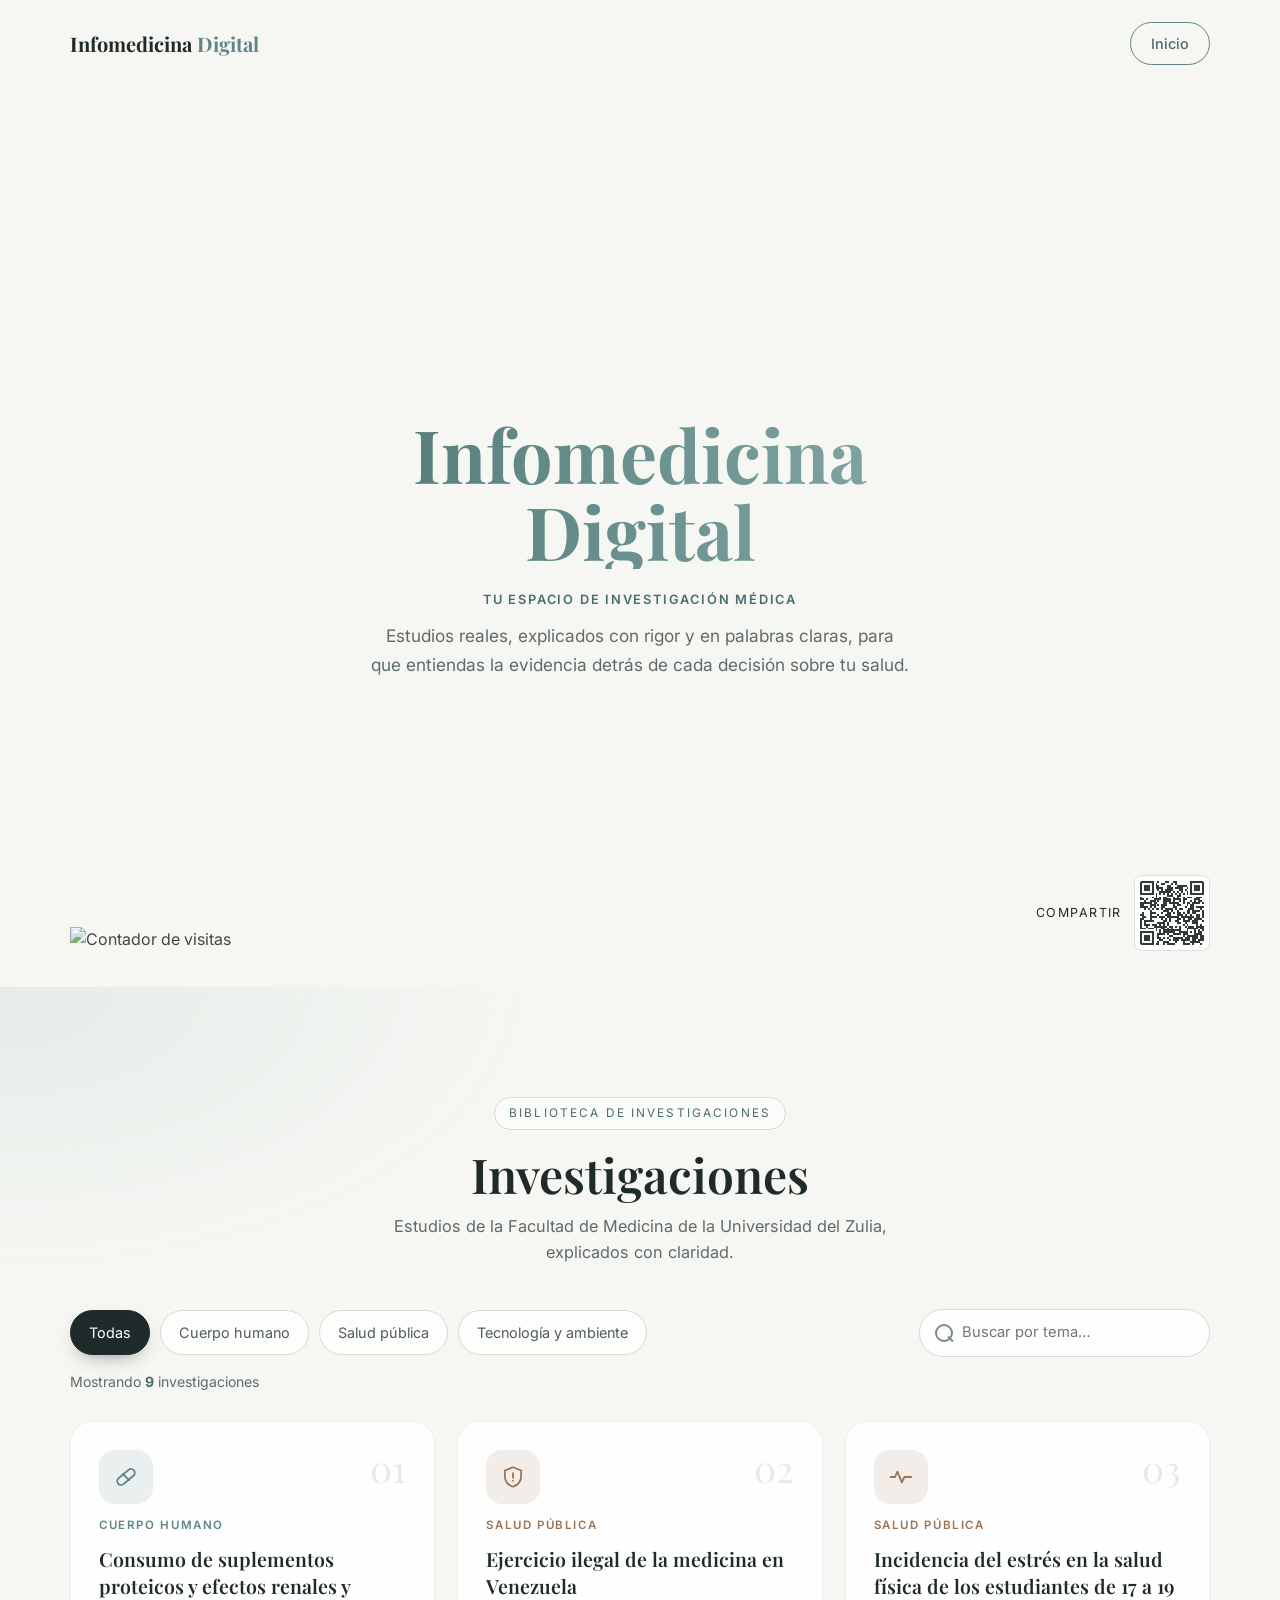
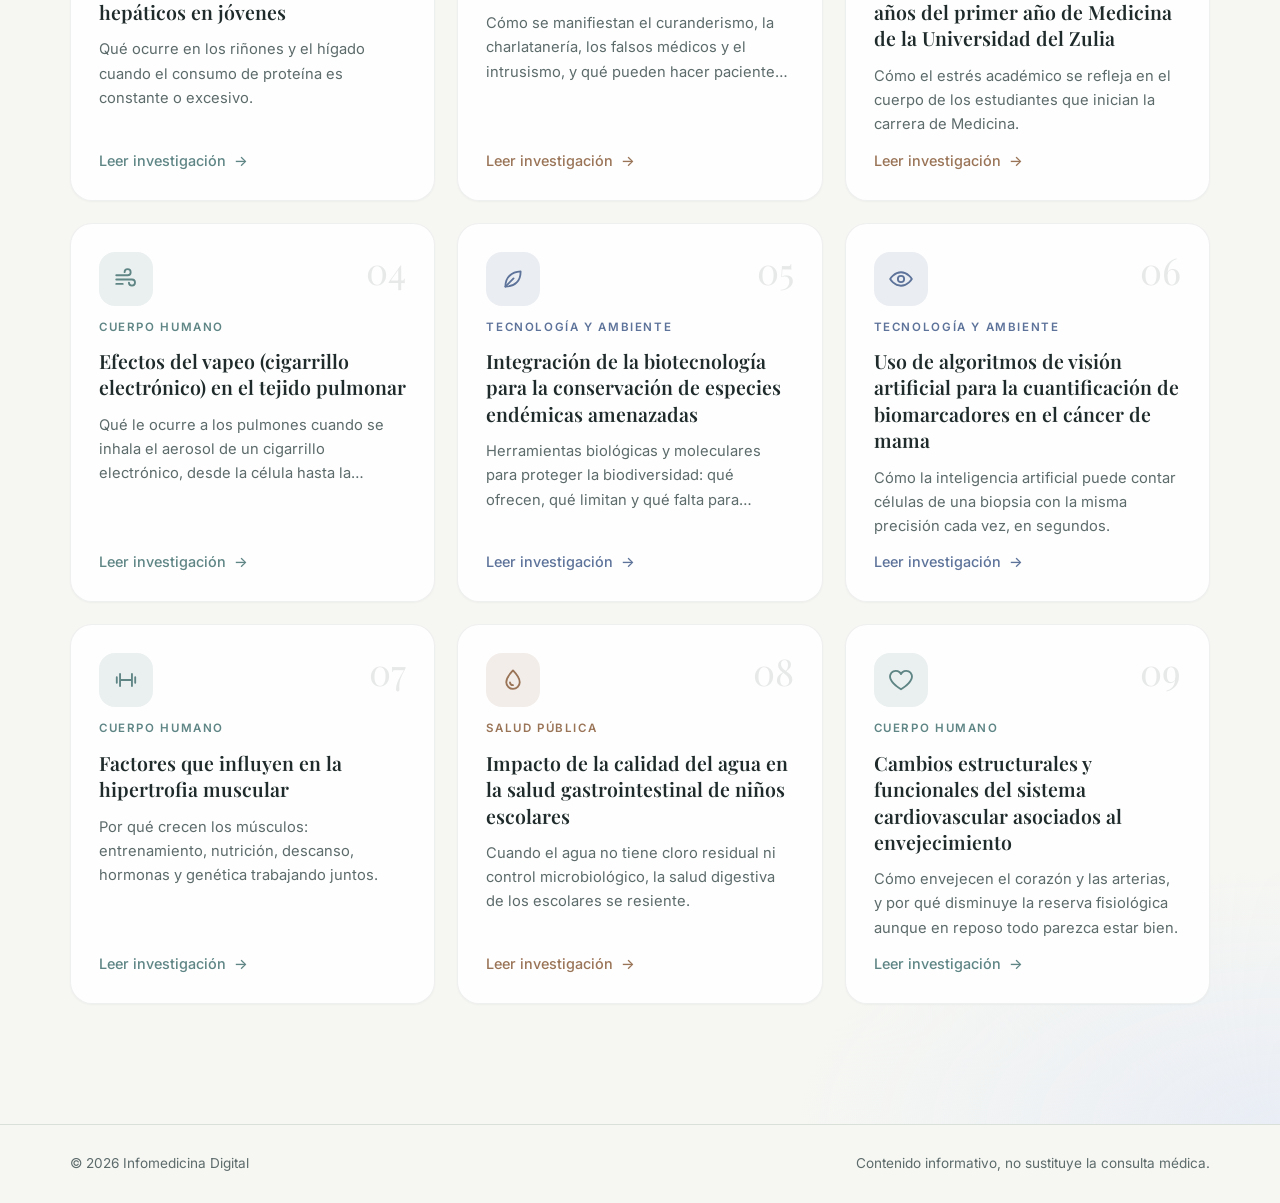
==== commit d4f8b183: "Move visit counter and QR onto the hero background, at the bottom Co-Authored-By: Claude Haiku 5.5 <" ====
--- a/index.html
+++ b/index.html
@@ -17,7 +17,17 @@
     <a class="logo" href="#inicio">Infomedicina <span>Digital</span></a>
     <a class="btn btn-outline btn-small" href="#inicio">Inicio</a>
   </div>
-<div class="share-strip share-strip-top">
+</header>
+
+<main>
+  <section id="inicio" class="hero">
+    <div class="container hero-inner">
+      <div class="hero-text">
+        <h1>Infomedicina<br>Digital</h1>
+        <p class="hero-sub"><span class="hero-kicker">Tu espacio de investigación médica</span>Estudios reales, explicados con rigor y en palabras claras, para que entiendas la evidencia detrás de cada decisión sobre tu&nbsp;salud.</p>
+      </div>
+    </div>
+  <div class="share-strip share-strip-hero">
   <div class="container share-inner">
     <div class="visit">
       <img src="https://hits.sh/caligraficos.github.io/infomedicinadigital.svg?style=flat-square&label=visitas&color=5f8585" alt="Contador de visitas" loading="lazy">
@@ -28,17 +38,7 @@
     </div>
   </div>
 </div>
-</header>
-
-<main>
-  <section id="inicio" class="hero">
-    <div class="container hero-inner">
-      <div class="hero-text">
-        <h1>Infomedicina<br>Digital</h1>
-        <p class="hero-sub"><span class="hero-kicker">Tu espacio de investigación médica</span>Estudios reales, explicados con rigor y en palabras claras, para que entiendas la evidencia detrás de cada decisión sobre tu&nbsp;salud.</p>
-      </div>
-    </div>
-  </section>
+</section>
 
   <section id="temas" class="inv-section">
   <div class="container">
--- a/styles.css
+++ b/styles.css
@@ -52,6 +52,7 @@
 
 /* Hero */
 .hero {
+  position: relative;
   min-height: 100vh;
   display: flex;
   align-items: center;
@@ -294,3 +295,9 @@
 /* Franja de visitas y compartir dentro de la cabecera */
 .share-strip-top { padding: 0 0 14px; border-bottom: 1px solid var(--line); margin-bottom: 14px; }
 .site-header .qr-svg { width: 56px; height: 56px; }
+
+/* Franja de visitas y QR sobre la imagen de fondo, al pie de la portada */
+.share-strip-hero { position: absolute; left: 0; right: 0; bottom: 36px; padding: 0; margin: 0; border: 0; }
+.share-strip-hero .share-inner { align-items: flex-end; }
+.share-strip-hero .visit img { height: 24px; }
+.share-strip-hero .share-text { color: #1f2a2a; }
